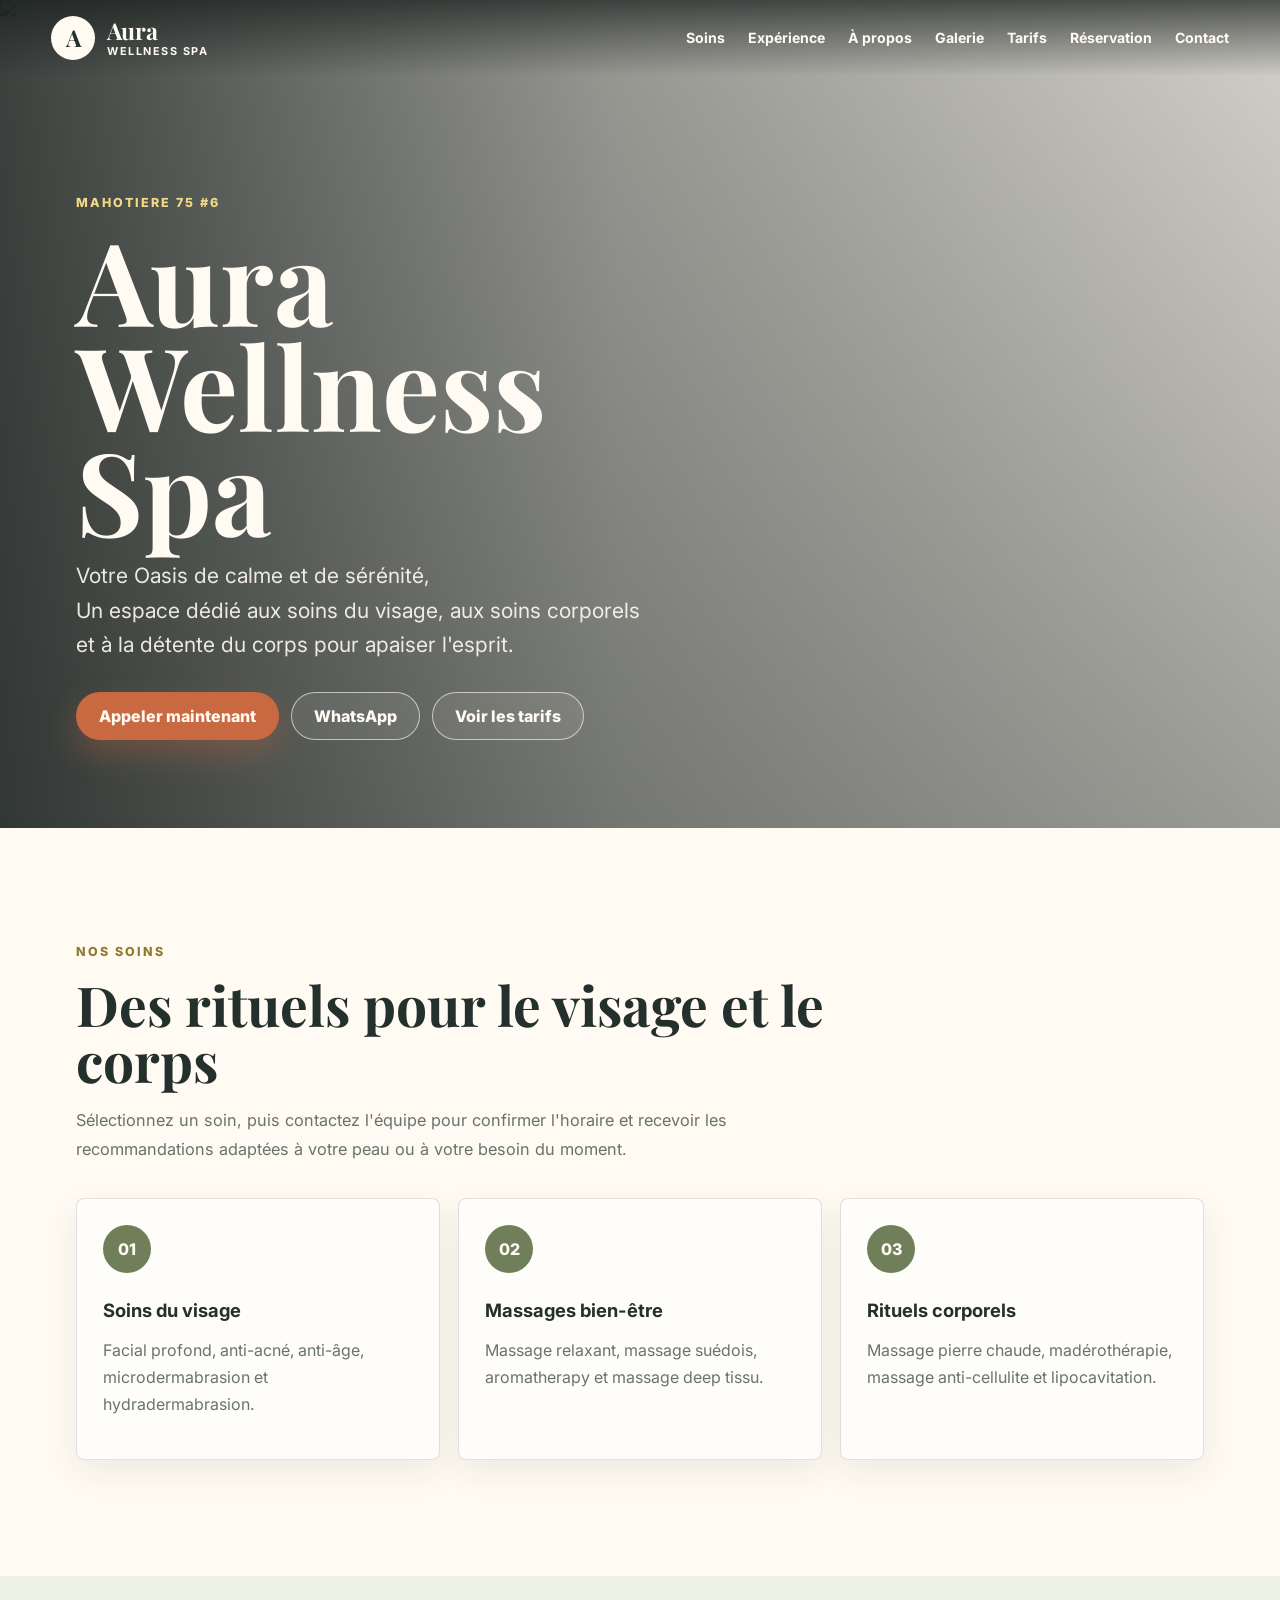
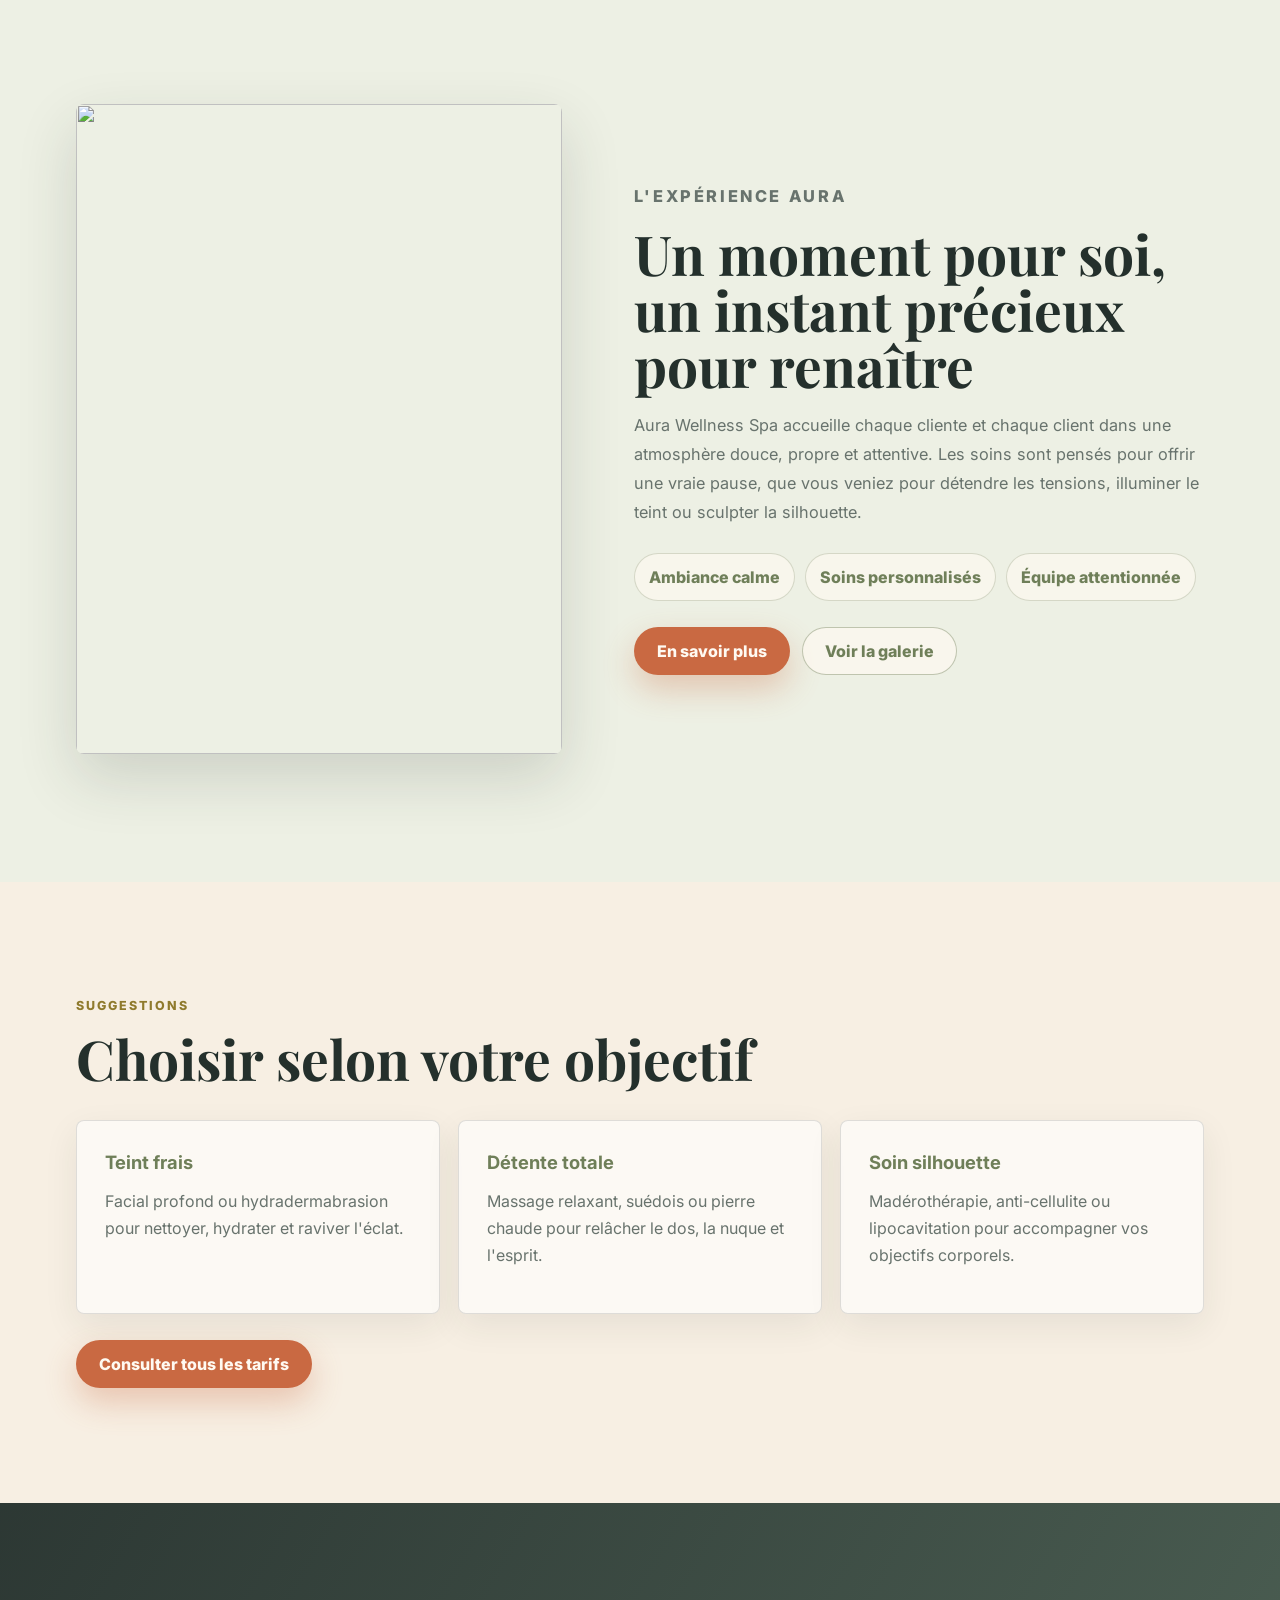
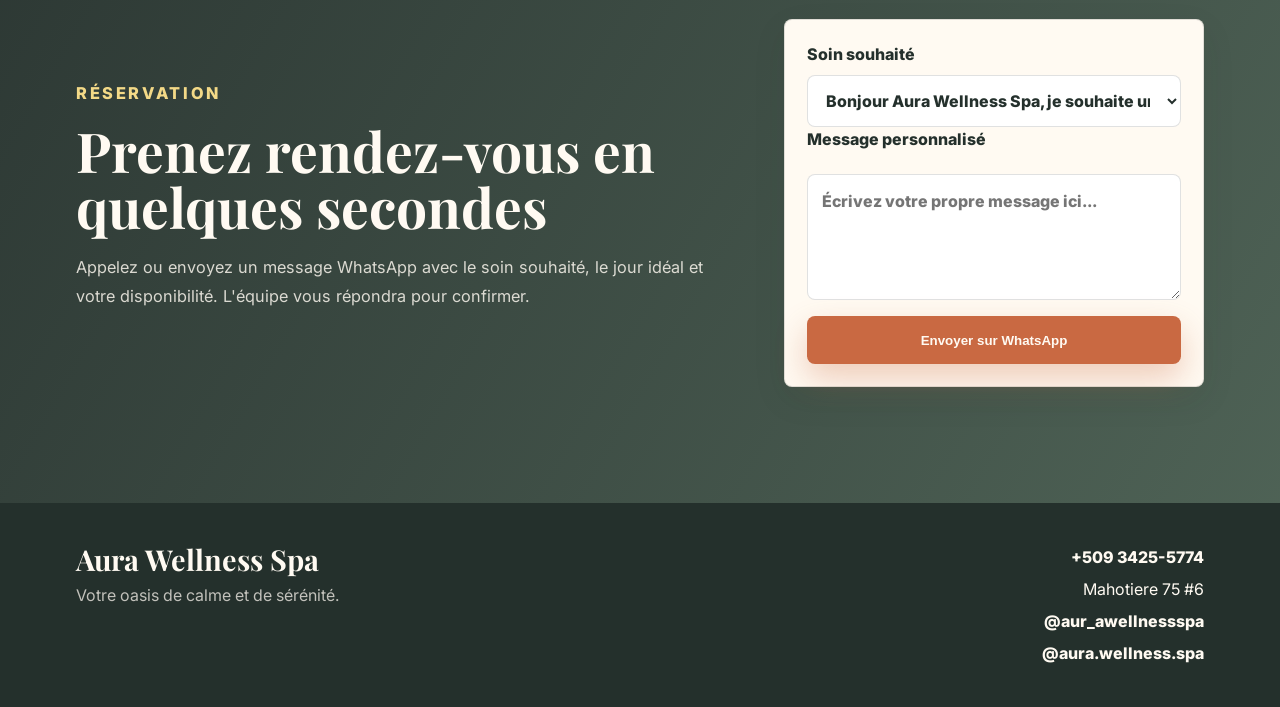
==== index.html @ 9b4d597d "Add files via upload" ====
<!doctype html>
<html lang="fr">
  <head>
    <meta charset="utf-8" />
    <meta name="viewport" content="width=device-width, initial-scale=1" />
    <meta
      name="description"
      content="Aura Wellness Spa à Mahotiere 75 #6 : soins du visage, massages relaxants, pierre chaude, madérothérapie et lipocavitation."
    />
    <title>Aura Wellness Spa | Votre oasis de calme</title>
    <link rel="preconnect" href="https://fonts.googleapis.com" />
    <link rel="preconnect" href="https://fonts.gstatic.com" crossorigin />
    <link
      href="https://fonts.googleapis.com/css2?family=Inter:wght@400;500;600;700;800&family=Playfair+Display:wght@600;700&display=swap"
      rel="stylesheet"
    />
    <link rel="icon" href="assets/favicon.svg" type="image/svg+xml" />
    <link rel="stylesheet" href="styles.css" />
  </head>
  <body>
    <header class="site-header" aria-label="Navigation principale">
      <a class="brand" href="index.html" aria-label="Aura Wellness Spa">
        <span class="brand-mark">A</span>
        <span>
          <strong>Aura</strong>
          <small>Wellness Spa</small>
        </span>
      </a>

      <button class="nav-toggle" type="button" aria-expanded="false" aria-controls="main-nav">
        <span></span>
        <span></span>
        <span></span>
        <span class="sr-only">Menu</span>
      </button>

      <nav id="main-nav" class="main-nav">
        <a href="soins.html">Soins</a>
        <a href="experience.html">Expérience</a>
        <a href="a-propos.html">&Agrave; propos</a>
        <a href="galerie.html">Galerie</a>
        <a href="tarifs.html">Tarifs</a>
        <a href="reservation.html">Réservation</a>
        <a href="contact.html">Contact</a>
      </nav>
    </header>

    <main>
      <section id="accueil" class="hero">
        <img
          class="hero-image"
          src="assets/aura-wellness-spa.jpeg"
          alt="Aura Wellness Spa, soins du visage et massages"
        />
        <div class="hero-overlay"></div>
        <div class="hero-content">
          <p class="eyebrow">Mahotiere 75 #6</p>
          <h1>Aura Wellness Spa</h1>
         <p class="hero-copy">
         Votre Oasis de calme et de sérénité,<br />
         Un espace dédié aux soins du visage, aux soins corporels<br />
  et à la détente du corps pour apaiser l'esprit.
</p>
          <div class="hero-actions" aria-label="Actions principales">
            <a class="button primary" href="tel:+50934255774">Appeler maintenant</a>
            <a
              class="button secondary"
              href="https://wa.me/50934255774?text=Bonjour%20Aura%20Wellness%20Spa%2C%20je%20souhaite%20prendre%20rendez-vous."
              target="_blank"
              rel="noreferrer"
            >
              WhatsApp
            </a>
            <a class="button secondary" href="tarifs.html">Voir les tarifs</a>
          </div>
        </div>
      </section>

      <section id="soins" class="section services-section">
        <div class="section-heading">
          <p class="eyebrow">Nos soins</p>
          <h2>Des rituels pour le visage et le corps</h2>
          <p>
            Sélectionnez un soin, puis contactez l'équipe pour confirmer l'horaire et recevoir les
            recommandations adaptées à votre peau ou à votre besoin du moment.
          </p>
        </div>

        <div class="services-grid">
          <article class="service-card">
            <span class="service-icon">01</span>
            <h3>Soins du visage</h3>
            <p>Facial profond, anti-acné, anti-âge, microdermabrasion et hydradermabrasion.</p>
          </article>
          <article class="service-card">
            <span class="service-icon">02</span>
            <h3>Massages bien-être</h3>
            <p>Massage relaxant, massage suédois, aromatherapy et massage deep tissu.</p>
          </article>
          <article class="service-card">
            <span class="service-icon">03</span>
            <h3>Rituels corporels</h3>
            <p>Massage pierre chaude, madérothérapie, massage anti-cellulite et lipocavitation.</p>
          </article>
        </div>
      </section>

      <section id="experience" class="split-section">
        <div class="split-media" aria-hidden="true">
          <img src="assets/aura-wellness-spa.jpeg" alt="" />
        </div>
        <div class="split-content">
          <p class="eyebrow">L'expérience Aura</p>
          <h2>Un moment pour soi, un instant précieux pour renaître</h2>
          <p>
            Aura Wellness Spa accueille chaque cliente et chaque client dans une atmosphère douce,
            propre et attentive. Les soins sont pensés pour offrir une vraie pause, que vous veniez
            pour détendre les tensions, illuminer le teint ou sculpter la silhouette.
          </p>
          <div class="feature-list">
            <span>Ambiance calme</span>
            <span>Soins personnalisés</span>
            <span>Équipe attentionnée</span>
          </div>
          <div class="route-cta">
            <a class="button primary" href="a-propos.html">En savoir plus</a>
            <a class="button secondary" href="galerie.html">Voir la galerie</a>
          </div>
        </div>
      </section>

      <section class="section offers-section">
        <div class="section-heading">
          <p class="eyebrow">Suggestions</p>
          <h2>Choisir selon votre objectif</h2>
        </div>
        <div class="offers-grid">
          <article>
            <h3>Teint frais</h3>
            <p>Facial profond ou hydradermabrasion pour nettoyer, hydrater et raviver l'éclat.</p>
          </article>
          <article>
            <h3>Détente totale</h3>
            <p>Massage relaxant, suédois ou pierre chaude pour relâcher le dos, la nuque et l'esprit.</p>
          </article>
          <article>
            <h3>Soin silhouette</h3>
            <p>Madérothérapie, anti-cellulite ou lipocavitation pour accompagner vos objectifs corporels.</p>
          </article>
        </div>
        <div class="route-cta">
          <a class="button primary" href="tarifs.html">Consulter tous les tarifs</a>
        </div>
      </section>

      <section id="reservation" class="booking-section">
        <div class="booking-copy">
          <p class="eyebrow">Réservation</p>
          <h2>Prenez rendez-vous en quelques secondes</h2>
          <p>
            Appelez ou envoyez un message WhatsApp avec le soin souhaité, le jour idéal et votre
            disponibilité. L'équipe vous répondra pour confirmer.
          </p>
        </div>
        <form class="booking-form" action="https://wa.me/50934255774" method="get" target="_blank">
          <label>
            Soin souhaité
            <select name="text" aria-label="Soin souhaité">
              <option>Bonjour Aura Wellness Spa, je souhaite un facial profond.</option>
              <option>Bonjour Aura Wellness Spa, je souhaite un facial anti-acné.</option>
              <option>Bonjour Aura Wellness Spa, je souhaite un facial anti-âge.</option>
              <option>Bonjour Aura Wellness Spa, je souhaite une microdermabrasion.</option>
              <option>Bonjour Aura Wellness Spa, je souhaite une hydradermabrasion.</option>
              <option>Bonjour Aura Wellness Spa, je souhaite un massage relaxant.</option>
              <option>Bonjour Aura Wellness Spa, je souhaite un massage suédois.</option>
              <option>Bonjour Aura Wellness Spa, je souhaite un massage pierre chaude.</option>
              <option>Bonjour Aura Wellness Spa, je souhaite un massage deep tissu.</option>
              <option>Bonjour Aura Wellness Spa, je souhaite un soin aromatherapy.</option>
              <option>Bonjour Aura Wellness Spa, je souhaite une madérothérapie.</option>
              <option>Bonjour Aura Wellness Spa, je souhaite un massage anti-cellulite.</option>
              <option>Bonjour Aura Wellness Spa, je souhaite une lipocavitation.</option>
            </select>
          </label>
          <label>
            Message personnalisé
            <textarea
              name="custom_message"
              rows="4"
              placeholder="Écrivez votre propre message ici..."
              aria-label="Message personnalisé"
            ></textarea>
          </label>
          <button class="button primary full" type="submit">Envoyer sur WhatsApp</button>
        </form>
      </section>
    </main>

    <footer id="contact" class="site-footer">
      <div>
        <h2>Aura Wellness Spa</h2>
        <p>Votre oasis de calme et de sérénité.</p>
      </div>
      <address>
        <a href="tel:+50934255774">+509 3425-5774</a>
        <span>Mahotiere 75 #6</span>
        <a href="https://www.instagram.com/aur_awellnessspa" target="_blank" rel="noreferrer">
          @aur_awellnessspa
        </a>
        <a href="https://www.tiktok.com/@aura.wellness.spa" target="_blank" rel="noreferrer">
          @aura.wellness.spa
        </a>
      </address>
    </footer>

    <script src="script.js"></script>
  </body>
</html>
---- styles.css ----
:root {
  --ivory: #fffaf2;
  --paper: #f7efe3;
  --sage: #6f7f59;
  --olive: #8f7a2d;
  --copper: #c96942;
  --ink: #24302c;
  --muted: #68736d;
  --line: rgba(36, 48, 44, 0.14);
  --shadow: 0 24px 60px rgba(36, 48, 44, 0.16);
}

* {
  box-sizing: border-box;
}

html {
  scroll-behavior: smooth;
  overflow-x: hidden;
}

body {
  margin: 0;
  overflow-x: hidden;
  color: var(--ink);
  background: var(--ivory);
  font-family: Inter, system-ui, -apple-system, BlinkMacSystemFont, "Segoe UI", sans-serif;
  line-height: 1.5;
}

img {
  display: block;
  max-width: 100%;
}

a {
  color: inherit;
  text-decoration: none;
}

.sr-only {
  position: absolute;
  width: 1px;
  height: 1px;
  padding: 0;
  margin: -1px;
  overflow: hidden;
  clip: rect(0, 0, 0, 0);
  white-space: nowrap;
  border: 0;
}

.site-header {
  position: fixed;
  inset: 0 0 auto;
  z-index: 10;
  display: flex;
  align-items: center;
  justify-content: space-between;
  min-height: 76px;
  padding: 14px clamp(18px, 4vw, 54px);
  color: var(--ivory);
  background: linear-gradient(180deg, rgba(25, 31, 29, 0.72), rgba(25, 31, 29, 0));
}

.brand {
  display: inline-flex;
  align-items: center;
  gap: 12px;
  min-width: 0;
}

.brand > span:last-child {
  display: grid;
  min-width: 0;
}

.brand-mark {
  display: grid;
  place-items: center;
  width: 44px;
  height: 44px;
  border: 1px solid rgba(255, 250, 242, 0.55);
  border-radius: 50%;
  color: var(--ink);
  background: var(--ivory);
  font-family: "Playfair Display", serif;
  font-size: 1.45rem;
  font-weight: 700;
}

.brand strong,
.brand small {
  display: block;
  line-height: 1;
}

.brand strong {
  font-family: "Playfair Display", serif;
  font-size: 1.45rem;
}

.brand small {
  margin-top: 4px;
  font-size: 0.68rem;
  font-weight: 700;
  letter-spacing: 0.14em;
  text-transform: uppercase;
}

.main-nav {
  display: flex;
  align-items: center;
  gap: clamp(12px, 1.8vw, 26px);
  font-size: 0.88rem;
  font-weight: 700;
}

.main-nav a {
  padding: 10px 0;
}

.main-nav a[aria-current="page"] {
  color: #f3d987;
}

.nav-toggle {
  display: none;
  width: 42px;
  height: 42px;
  padding: 9px;
  border: 1px solid rgba(255, 250, 242, 0.45);
  border-radius: 50%;
  background: rgba(255, 250, 242, 0.12);
}

.nav-toggle span:not(.sr-only) {
  display: block;
  width: 100%;
  height: 2px;
  margin: 4px 0;
  background: var(--ivory);
}

.hero {
  position: relative;
  display: grid;
  align-items: end;
  min-height: 92vh;
  padding: 138px clamp(20px, 6vw, 76px) 88px;
  overflow: hidden;
  color: var(--ivory);
}

.hero-image,
.hero-overlay {
  position: absolute;
  inset: 0;
  width: 100%;
  height: 100%;
}

.hero-image {
  object-fit: cover;
  object-position: center;
}

.hero-overlay {
  background:
    linear-gradient(90deg, rgba(24, 31, 29, 0.82), rgba(24, 31, 29, 0.36) 48%, rgba(24, 31, 29, 0.08)),
    linear-gradient(180deg, rgba(24, 31, 29, 0.12), rgba(24, 31, 29, 0.38));
}

.hero-content {
  position: relative;
  width: min(100%, 720px);
  max-width: 720px;
}

.eyebrow {
  margin: 0 0 14px;
  color: var(--olive);
  font-size: 0.78rem;
  font-weight: 800;
  letter-spacing: 0.16em;
  text-transform: uppercase;
}

.hero .eyebrow {
  color: #f3d987;
}

h1,
h2,
h3,
p {
  margin-top: 0;
}

h1,
h2 {
  font-family: "Playfair Display", Georgia, serif;
}

h1 {
  max-width: 9ch;
  margin-bottom: 18px;
  font-size: clamp(3.7rem, 9vw, 7.9rem);
  line-height: 0.91;
}

h2 {
  margin-bottom: 18px;
  font-size: clamp(2.1rem, 4.3vw, 4.25rem);
  line-height: 1.02;
}

h3 {
  margin-bottom: 12px;
  font-size: 1.15rem;
}

.hero-copy {
  max-width: 620px;
  color: rgba(255, 250, 242, 0.9);
  font-size: clamp(1.02rem, 2vw, 1.32rem);
  line-height: 1.62;
}

.hero-actions {
  display: flex;
  flex-wrap: wrap;
  gap: 12px;
  margin-top: 30px;
}

.button {
  display: inline-flex;
  align-items: center;
  justify-content: center;
  min-height: 48px;
  padding: 0 22px;
  border: 1px solid transparent;
  border-radius: 999px;
  font-weight: 800;
  transition:
    transform 180ms ease,
    box-shadow 180ms ease,
    background 180ms ease;
}

.button:hover {
  transform: translateY(-2px);
}

.button.primary {
  color: var(--ivory);
  background: var(--copper);
  box-shadow: 0 14px 32px rgba(201, 105, 66, 0.32);
}

.button.secondary {
  color: var(--ivory);
  border-color: rgba(255, 250, 242, 0.62);
  background: rgba(255, 250, 242, 0.08);
}

.button.full {
  width: 100%;
}

.section,
.split-section,
.booking-section,
.site-footer {
  padding-inline: clamp(20px, 6vw, 76px);
}

.section {
  padding-block: clamp(70px, 9vw, 118px);
}

.section-heading {
  width: min(100%, 760px);
  max-width: 760px;
  margin-bottom: 34px;
}

.section-heading p:not(.eyebrow),
.split-content p,
.booking-copy p {
  color: var(--muted);
  font-size: 1.02rem;
  line-height: 1.78;
}

.services-section {
  background: var(--ivory);
}

.services-grid,
.offers-grid {
  display: grid;
  grid-template-columns: repeat(3, minmax(0, 1fr));
  gap: 18px;
}

.service-card,
.offers-grid article,
.booking-form {
  min-width: 0;
  border: 1px solid var(--line);
  border-radius: 8px;
  background: rgba(255, 255, 255, 0.62);
  box-shadow: 0 12px 34px rgba(36, 48, 44, 0.08);
}

.service-card {
  min-height: 228px;
  padding: 26px;
}

.service-icon {
  display: inline-flex;
  align-items: center;
  justify-content: center;
  width: 48px;
  height: 48px;
  margin-bottom: 24px;
  border-radius: 50%;
  color: var(--ivory);
  background: var(--sage);
  font-weight: 800;
}

.service-card p,
.offers-grid p {
  color: var(--muted);
  line-height: 1.68;
}

.split-section {
  display: grid;
  grid-template-columns: minmax(0, 0.92fr) minmax(0, 1.08fr);
  align-items: center;
  gap: clamp(30px, 6vw, 72px);
  padding-block: clamp(74px, 10vw, 128px);
  background: #edf0e4;
}

.split-media {
  height: min(650px, 72vw);
  min-height: 390px;
  overflow: hidden;
  border-radius: 8px;
  box-shadow: var(--shadow);
}

.split-media img {
  width: 100%;
  height: 100%;
  object-fit: cover;
  object-position: 50% 62%;
}

.feature-list {
  display: flex;
  flex-wrap: wrap;
  gap: 10px;
  margin-top: 26px;
}

.feature-list span {
  padding: 11px 14px;
  border: 1px solid rgba(111, 127, 89, 0.26);
  border-radius: 999px;
  color: var(--sage);
  background: rgba(255, 250, 242, 0.6);
  font-weight: 800;
}

.offers-section {
  background: var(--paper);
}

.offers-grid article {
  padding: 28px;
}

.offers-grid h3 {
  color: var(--sage);
}

.booking-section {
  display: grid;
  grid-template-columns: minmax(0, 1fr) minmax(300px, 420px);
  gap: clamp(28px, 6vw, 70px);
  align-items: center;
  padding-block: clamp(70px, 10vw, 116px);
  color: var(--ivory);
  background:
    linear-gradient(120deg, rgba(36, 48, 44, 0.96), rgba(63, 85, 72, 0.92)),
    url("assets/aura-wellness-spa.jpeg") center/cover;
}

.booking-section .eyebrow {
  color: #f3d987;
}

.booking-section h2 {
  max-width: 720px;
}

.booking-copy p {
  max-width: 680px;
  color: rgba(255, 250, 242, 0.82);
}

.booking-form {
  padding: 22px;
  background: var(--ivory);
}

.booking-form label {
  display: grid;
  gap: 9px;
  color: var(--ink);
  font-weight: 800;
}

.booking-form select,
.booking-form textarea {
  width: 100%;
  border: 1px solid var(--line);
  border-radius: 8px;
  color: var(--ink);
  background: white;
  font: inherit;
}

.booking-form select {
  min-height: 52px;
  padding: 0 14px;
}

.booking-form textarea {
  min-height: 112px;
  margin-top: 14px;
  padding: 14px;
  resize: vertical;
  line-height: 1.5;
}

.booking-form .button {
  margin-top: 16px;
  border-radius: 8px;
}

.site-footer {
  display: flex;
  justify-content: space-between;
  gap: 28px;
  padding-block: 42px;
  color: var(--ivory);
  background: var(--ink);
}

.site-footer h2 {
  margin-bottom: 8px;
  font-size: 1.8rem;
}

.site-footer p {
  margin-bottom: 0;
  color: rgba(255, 250, 242, 0.72);
}

.site-footer address {
  display: grid;
  gap: 8px;
  font-style: normal;
  text-align: right;
}

.site-footer a {
  font-weight: 800;
}

.page-hero {
  display: grid;
  align-items: end;
  min-height: 46vh;
  padding: 136px clamp(20px, 6vw, 76px) 58px;
  color: var(--ivory);
  background:
    linear-gradient(90deg, rgba(24, 31, 29, 0.88), rgba(24, 31, 29, 0.46)),
    url("assets/aura-wellness-spa.jpeg") center/cover;
}

.page-hero h1 {
  max-width: 12ch;
  margin-bottom: 14px;
  font-size: clamp(3rem, 7vw, 6.4rem);
}

.page-hero p:not(.eyebrow) {
  max-width: 700px;
  color: rgba(255, 250, 242, 0.86);
  font-size: clamp(1rem, 1.8vw, 1.24rem);
  line-height: 1.7;
}

.route-section {
  padding: clamp(70px, 9vw, 112px) clamp(20px, 6vw, 76px);
}

.route-grid,
.contact-grid {
  display: grid;
  grid-template-columns: repeat(2, minmax(0, 1fr));
  gap: 18px;
}

.detail-card,
.contact-card {
  border: 1px solid var(--line);
  border-radius: 8px;
  background: rgba(255, 255, 255, 0.68);
  box-shadow: 0 12px 34px rgba(36, 48, 44, 0.08);
}

.detail-card {
  padding: 28px;
}

.detail-card h2,
.contact-card h2 {
  font-size: clamp(1.8rem, 3vw, 2.8rem);
}

.detail-card p,
.contact-card p {
  color: var(--muted);
  line-height: 1.72;
}

.detail-card ul {
  display: grid;
  gap: 10px;
  padding: 0;
  margin: 18px 0 0;
  list-style: none;
}

.detail-card li {
  padding-left: 18px;
  border-left: 3px solid var(--copper);
  color: var(--muted);
  line-height: 1.55;
}

.contact-card {
  padding: 28px;
}

.contact-card address {
  display: grid;
  gap: 12px;
  margin-top: 18px;
  font-style: normal;
}

.contact-card a,
.contact-card span {
  display: block;
  padding: 14px 16px;
  border: 1px solid var(--line);
  border-radius: 8px;
  background: var(--ivory);
  font-weight: 800;
  overflow-wrap: anywhere;
}

.info-list {
  display: grid;
  gap: 10px;
  margin-top: 18px;
}

.gallery-grid {
  display: grid;
  grid-template-columns: minmax(0, 1.1fr) minmax(280px, 0.9fr);
  gap: 18px;
}

.gallery-page {
  display: grid;
  gap: 28px;
}

.compact-heading {
  margin-top: 32px;
  margin-bottom: 0;
}

.space-gallery,
.video-grid {
  display: grid;
  grid-template-columns: repeat(4, minmax(0, 1fr));
  gap: 18px;
}

.video-grid {
  grid-template-columns: repeat(2, minmax(0, 1fr));
}

.gallery-item,
.gallery-note,
.media-placeholder,
.video-placeholder {
  margin: 0;
  overflow: hidden;
  border: 1px solid var(--line);
  border-radius: 8px;
  background: rgba(255, 255, 255, 0.7);
  box-shadow: 0 12px 34px rgba(36, 48, 44, 0.08);
}

.gallery-item.large {
  grid-row: span 2;
}

.gallery-item img {
  width: 100%;
  height: 100%;
  min-height: 360px;
  object-fit: cover;
}

.gallery-item:not(.large) img {
  max-height: 620px;
  object-fit: contain;
  background: var(--paper);
}

.gallery-item figcaption,
.gallery-note {
  padding: 22px;
}

.gallery-item figcaption {
  color: var(--muted);
  line-height: 1.55;
}

.gallery-note h2 {
  font-size: clamp(1.8rem, 3vw, 2.8rem);
}

.gallery-note p {
  color: var(--muted);
  line-height: 1.72;
}

.media-placeholder,
.video-placeholder {
  display: grid;
  align-content: end;
  min-height: 280px;
  padding: 22px;
  background:
    linear-gradient(160deg, rgba(111, 127, 89, 0.16), rgba(201, 105, 66, 0.14)),
    var(--paper);
}

.media-placeholder span {
  color: var(--olive);
  font-size: 0.78rem;
  font-weight: 900;
  letter-spacing: 0.14em;
  text-transform: uppercase;
}

.media-placeholder strong,
.video-placeholder h3 {
  margin-top: 8px;
  color: var(--ink);
  font-family: "Playfair Display", Georgia, serif;
  font-size: 1.55rem;
  line-height: 1.05;
}

.video-placeholder {
  align-content: center;
  min-height: 260px;
  text-align: center;
}

.video-placeholder p {
  margin-bottom: 0;
  color: var(--muted);
  line-height: 1.6;
}

.play-mark {
  position: relative;
  width: 68px;
  height: 68px;
  margin: 0 auto 18px;
  border-radius: 50%;
  background: var(--copper);
  box-shadow: 0 16px 32px rgba(201, 105, 66, 0.24);
}

.play-mark::after {
  position: absolute;
  top: 50%;
  left: 52%;
  width: 0;
  height: 0;
  border-top: 13px solid transparent;
  border-bottom: 13px solid transparent;
  border-left: 18px solid var(--ivory);
  content: "";
  transform: translate(-40%, -50%);
}

.route-cta {
  display: flex;
  flex-wrap: wrap;
  gap: 12px;
  margin-top: 26px;
}

.price-board {
  display: grid;
  gap: 18px;
}

.price-group {
  min-width: 0;
  padding: 28px;
  border: 1px solid var(--line);
  border-radius: 8px;
  background: rgba(255, 255, 255, 0.7);
  box-shadow: 0 12px 34px rgba(36, 48, 44, 0.08);
}

.price-group h2 {
  margin-bottom: 18px;
  color: var(--sage);
  font-size: clamp(1.6rem, 3vw, 2.5rem);
}

.price-list {
  display: grid;
  gap: 12px;
  margin: 0;
}

.price-row {
  display: grid;
  grid-template-columns: minmax(0, 1fr) auto;
  gap: 16px;
  align-items: baseline;
  padding-bottom: 12px;
  border-bottom: 1px dotted rgba(36, 48, 44, 0.34);
}

.price-row:last-child {
  padding-bottom: 0;
  border-bottom: 0;
}

.price-row dt {
  color: var(--muted);
  font-size: clamp(1rem, 2vw, 1.18rem);
}

.price-row dd {
  margin: 0;
  color: var(--olive);
  font-size: clamp(1.05rem, 2.2vw, 1.32rem);
  font-weight: 900;
  white-space: nowrap;
}

.split-section .button.secondary,
.detail-card .button.secondary,
.contact-card .button.secondary,
.route-section .button.secondary {
  color: var(--sage);
  border-color: rgba(111, 127, 89, 0.42);
  background: rgba(255, 250, 242, 0.68);
}

.split-section .button.secondary:hover,
.detail-card .button.secondary:hover,
.contact-card .button.secondary:hover,
.route-section .button.secondary:hover {
  color: var(--ivory);
  border-color: var(--sage);
  background: var(--sage);
}

@media (max-width: 1040px) {
  .site-header {
    min-height: 68px;
  }

  .nav-toggle {
    display: block;
  }

  .main-nav {
    position: fixed;
    top: 68px;
    right: 16px;
    display: grid;
    width: min(280px, calc(100vw - 32px));
    max-height: calc(100svh - 84px);
    overflow-y: auto;
    padding: 14px;
    border: 1px solid rgba(255, 250, 242, 0.22);
    border-radius: 8px;
    background: rgba(36, 48, 44, 0.96);
    box-shadow: var(--shadow);
    transform: translateY(-12px);
    opacity: 0;
    pointer-events: none;
    transition:
      opacity 180ms ease,
      transform 180ms ease;
  }

  .site-header:focus-within .main-nav,
  .main-nav.is-open {
    transform: translateY(0);
    opacity: 1;
    pointer-events: auto;
  }

  .main-nav a {
    padding: 12px 4px;
  }

  .hero {
    min-height: 88vh;
    padding-top: 116px;
    padding-bottom: 54px;
  }

  .hero-overlay {
    background:
      linear-gradient(180deg, rgba(24, 31, 29, 0.52), rgba(24, 31, 29, 0.86)),
      linear-gradient(90deg, rgba(24, 31, 29, 0.6), rgba(24, 31, 29, 0.22));
  }

  .services-grid,
  .offers-grid,
  .split-section,
  .booking-section,
  .route-grid,
  .contact-grid,
  .gallery-grid,
  .space-gallery,
  .video-grid,
  .price-row {
    grid-template-columns: 1fr;
  }

  .gallery-item.large {
    grid-row: auto;
  }

  .price-row {
    gap: 4px;
  }

  .split-media {
    height: 420px;
    min-height: 320px;
  }

  .site-footer {
    display: grid;
  }

  .site-footer address {
    text-align: left;
  }
}

@media (max-width: 540px) {
  .site-header {
    min-height: 64px;
    padding: 10px 16px;
    background: linear-gradient(180deg, rgba(25, 31, 29, 0.86), rgba(25, 31, 29, 0.38));
    backdrop-filter: blur(10px);
  }

  .brand {
    gap: 9px;
  }

  .brand-mark {
    width: 38px;
    height: 38px;
    font-size: 1.2rem;
  }

  .brand small {
    font-size: 0.58rem;
    letter-spacing: 0.1em;
  }

  .brand strong {
    font-size: 1.22rem;
  }

  .nav-toggle {
    width: 40px;
    height: 40px;
    flex: 0 0 auto;
  }

  .main-nav {
    top: 64px;
    right: 12px;
    width: calc(100vw - 24px);
  }

  .hero {
    min-height: 100svh;
    padding: 104px 18px 42px;
  }

  .hero-overlay {
    background:
      linear-gradient(180deg, rgba(24, 31, 29, 0.42), rgba(24, 31, 29, 0.9)),
      linear-gradient(90deg, rgba(24, 31, 29, 0.7), rgba(24, 31, 29, 0.18));
  }

  h1 {
    max-width: 10ch;
    font-size: clamp(2.85rem, 15vw, 3.45rem);
    line-height: 0.96;
  }

  h2 {
    font-size: clamp(1.9rem, 10vw, 2.5rem);
    line-height: 1.08;
  }

  h3 {
    font-size: 1.05rem;
  }

  .hero-copy,
  .page-hero p:not(.eyebrow),
  .section-heading p:not(.eyebrow),
  .split-content p,
  .booking-copy p {
    font-size: 1rem;
    line-height: 1.64;
  }

  .hero-actions,
  .route-cta {
    width: 100%;
  }

  .button {
    width: 100%;
    min-height: 46px;
    padding-inline: 16px;
    text-align: center;
  }

  .section,
  .route-section {
    padding: 54px 18px;
  }

  .section-heading {
    margin-bottom: 24px;
  }

  .services-grid,
  .offers-grid,
  .route-grid,
  .contact-grid,
  .gallery-grid,
  .space-gallery,
  .video-grid,
  .price-board {
    gap: 14px;
  }

  .service-card {
    min-height: auto;
    padding: 22px;
  }

  .service-icon {
    width: 42px;
    height: 42px;
    margin-bottom: 18px;
  }

  .split-section,
  .booking-section {
    padding: 58px 18px;
  }

  .split-media {
    height: auto;
    min-height: 0;
    aspect-ratio: 4 / 3;
  }

  .feature-list span {
    width: 100%;
    text-align: center;
  }

  .booking-form,
  .detail-card,
  .contact-card,
  .offers-grid article,
  .price-group {
    padding: 22px;
  }

  .booking-form select,
  .booking-form textarea {
    font-size: 1rem;
  }

  .site-footer {
    gap: 20px;
    padding: 34px 18px;
  }

  .site-footer h2 {
    font-size: 1.55rem;
  }

  .page-hero {
    min-height: 42vh;
    padding: 104px 18px 42px;
  }

  .page-hero h1 {
    max-width: 11ch;
    font-size: clamp(2.65rem, 13vw, 3.25rem);
  }

  .gallery-item img {
    min-height: 240px;
  }

  .gallery-item:not(.large) img {
    max-height: none;
  }

  .gallery-item figcaption,
  .gallery-note,
  .media-placeholder,
  .video-placeholder {
    padding: 18px;
  }

  .media-placeholder,
  .video-placeholder {
    min-height: 220px;
  }

  .price-row {
    gap: 6px;
  }

  .price-row dd {
    justify-self: start;
    white-space: normal;
  }
}
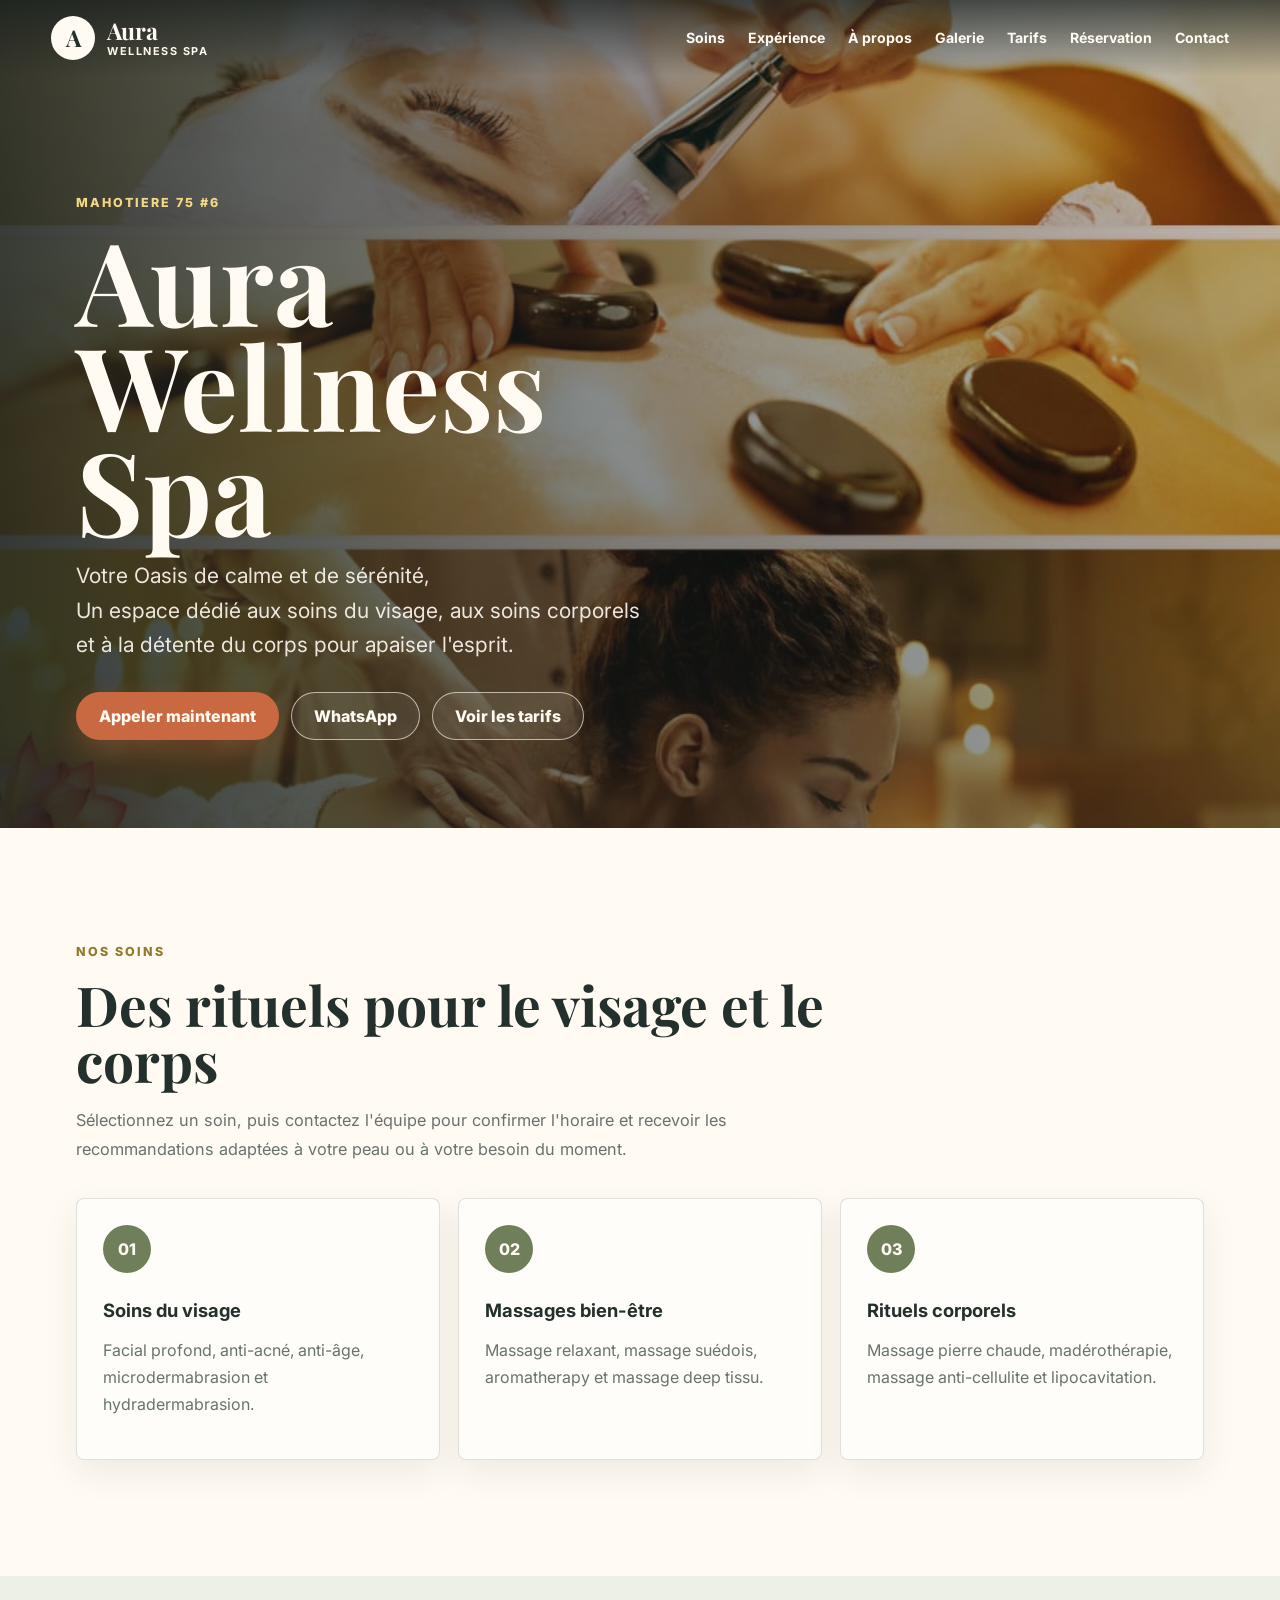
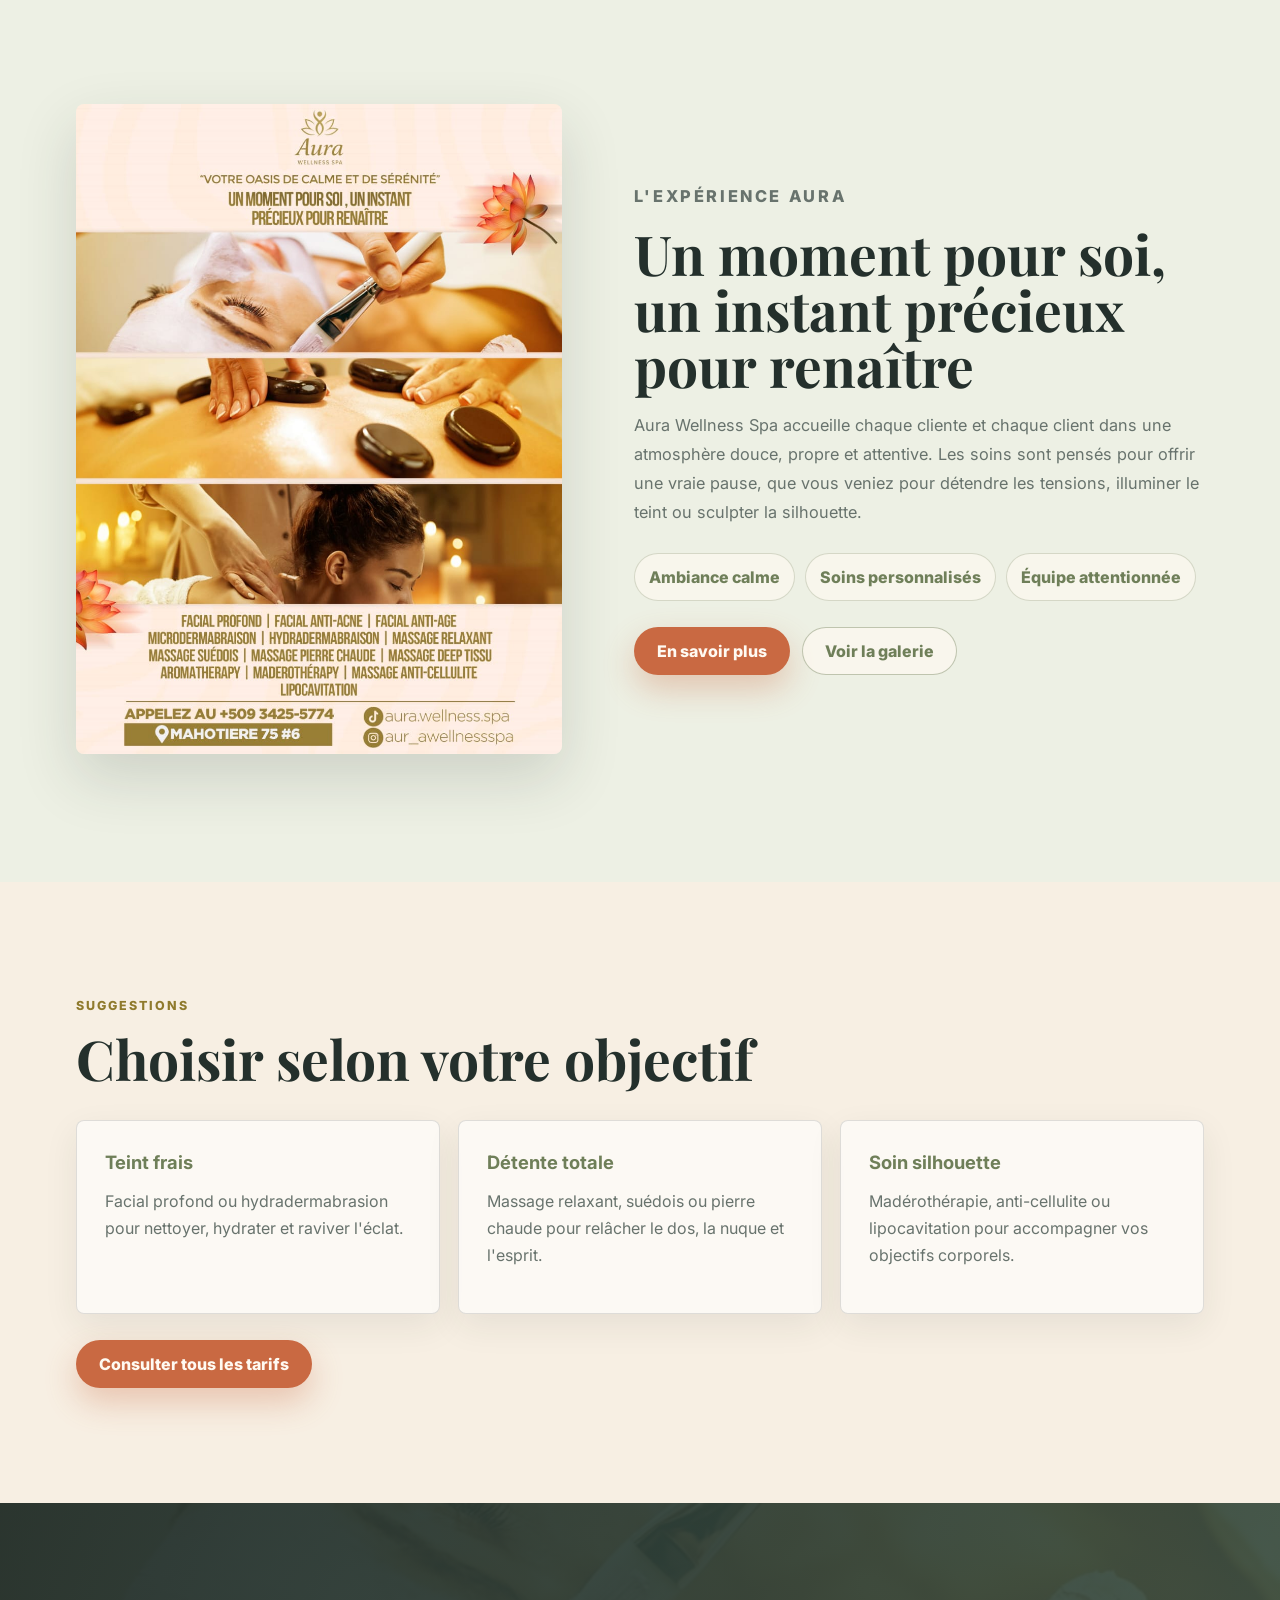
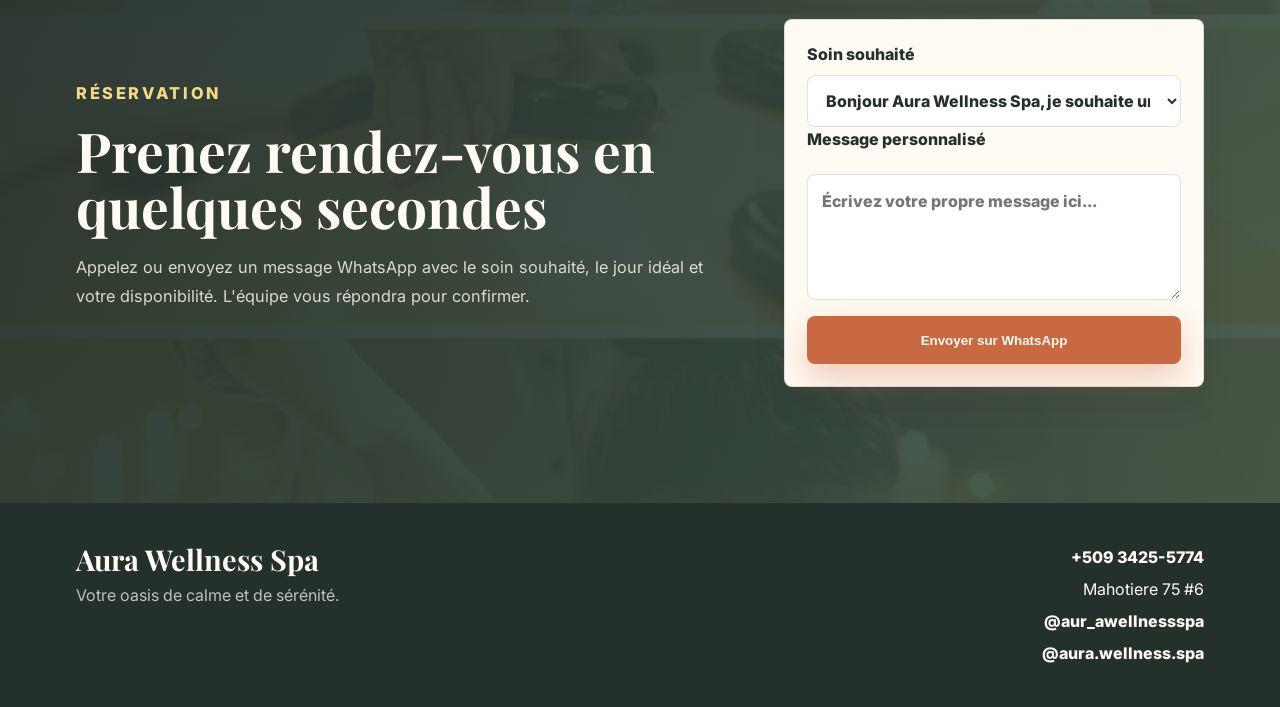
==== commit b1b28a6f: "Add files via upload" ====
--- a/index.html
+++ b/index.html
@@ -1,217 +1,217 @@
-<!doctype html>
-<html lang="fr">
-  <head>
-    <meta charset="utf-8" />
-    <meta name="viewport" content="width=device-width, initial-scale=1" />
-    <meta
-      name="description"
-      content="Aura Wellness Spa à Mahotiere 75 #6 : soins du visage, massages relaxants, pierre chaude, madérothérapie et lipocavitation."
-    />
-    <title>Aura Wellness Spa | Votre oasis de calme</title>
-    <link rel="preconnect" href="https://fonts.googleapis.com" />
-    <link rel="preconnect" href="https://fonts.gstatic.com" crossorigin />
-    <link
-      href="https://fonts.googleapis.com/css2?family=Inter:wght@400;500;600;700;800&family=Playfair+Display:wght@600;700&display=swap"
-      rel="stylesheet"
-    />
-    <link rel="icon" href="assets/favicon.svg" type="image/svg+xml" />
-    <link rel="stylesheet" href="styles.css" />
-  </head>
-  <body>
-    <header class="site-header" aria-label="Navigation principale">
-      <a class="brand" href="index.html" aria-label="Aura Wellness Spa">
-        <span class="brand-mark">A</span>
-        <span>
-          <strong>Aura</strong>
-          <small>Wellness Spa</small>
-        </span>
-      </a>
-
-      <button class="nav-toggle" type="button" aria-expanded="false" aria-controls="main-nav">
-        <span></span>
-        <span></span>
-        <span></span>
-        <span class="sr-only">Menu</span>
-      </button>
-
-      <nav id="main-nav" class="main-nav">
-        <a href="soins.html">Soins</a>
-        <a href="experience.html">Expérience</a>
-        <a href="a-propos.html">&Agrave; propos</a>
-        <a href="galerie.html">Galerie</a>
-        <a href="tarifs.html">Tarifs</a>
-        <a href="reservation.html">Réservation</a>
-        <a href="contact.html">Contact</a>
-      </nav>
-    </header>
-
-    <main>
-      <section id="accueil" class="hero">
-        <img
-          class="hero-image"
-          src="assets/aura-wellness-spa.jpeg"
-          alt="Aura Wellness Spa, soins du visage et massages"
-        />
-        <div class="hero-overlay"></div>
-        <div class="hero-content">
-          <p class="eyebrow">Mahotiere 75 #6</p>
-          <h1>Aura Wellness Spa</h1>
-         <p class="hero-copy">
-         Votre Oasis de calme et de sérénité,<br />
-         Un espace dédié aux soins du visage, aux soins corporels<br />
-  et à la détente du corps pour apaiser l'esprit.
-</p>
-          <div class="hero-actions" aria-label="Actions principales">
-            <a class="button primary" href="tel:+50934255774">Appeler maintenant</a>
-            <a
-              class="button secondary"
-              href="https://wa.me/50934255774?text=Bonjour%20Aura%20Wellness%20Spa%2C%20je%20souhaite%20prendre%20rendez-vous."
-              target="_blank"
-              rel="noreferrer"
-            >
-              WhatsApp
-            </a>
-            <a class="button secondary" href="tarifs.html">Voir les tarifs</a>
-          </div>
-        </div>
-      </section>
-
-      <section id="soins" class="section services-section">
-        <div class="section-heading">
-          <p class="eyebrow">Nos soins</p>
-          <h2>Des rituels pour le visage et le corps</h2>
-          <p>
-            Sélectionnez un soin, puis contactez l'équipe pour confirmer l'horaire et recevoir les
-            recommandations adaptées à votre peau ou à votre besoin du moment.
-          </p>
-        </div>
-
-        <div class="services-grid">
-          <article class="service-card">
-            <span class="service-icon">01</span>
-            <h3>Soins du visage</h3>
-            <p>Facial profond, anti-acné, anti-âge, microdermabrasion et hydradermabrasion.</p>
-          </article>
-          <article class="service-card">
-            <span class="service-icon">02</span>
-            <h3>Massages bien-être</h3>
-            <p>Massage relaxant, massage suédois, aromatherapy et massage deep tissu.</p>
-          </article>
-          <article class="service-card">
-            <span class="service-icon">03</span>
-            <h3>Rituels corporels</h3>
-            <p>Massage pierre chaude, madérothérapie, massage anti-cellulite et lipocavitation.</p>
-          </article>
-        </div>
-      </section>
-
-      <section id="experience" class="split-section">
-        <div class="split-media" aria-hidden="true">
-          <img src="assets/aura-wellness-spa.jpeg" alt="" />
-        </div>
-        <div class="split-content">
-          <p class="eyebrow">L'expérience Aura</p>
-          <h2>Un moment pour soi, un instant précieux pour renaître</h2>
-          <p>
-            Aura Wellness Spa accueille chaque cliente et chaque client dans une atmosphère douce,
-            propre et attentive. Les soins sont pensés pour offrir une vraie pause, que vous veniez
-            pour détendre les tensions, illuminer le teint ou sculpter la silhouette.
-          </p>
-          <div class="feature-list">
-            <span>Ambiance calme</span>
-            <span>Soins personnalisés</span>
-            <span>Équipe attentionnée</span>
-          </div>
-          <div class="route-cta">
-            <a class="button primary" href="a-propos.html">En savoir plus</a>
-            <a class="button secondary" href="galerie.html">Voir la galerie</a>
-          </div>
-        </div>
-      </section>
-
-      <section class="section offers-section">
-        <div class="section-heading">
-          <p class="eyebrow">Suggestions</p>
-          <h2>Choisir selon votre objectif</h2>
-        </div>
-        <div class="offers-grid">
-          <article>
-            <h3>Teint frais</h3>
-            <p>Facial profond ou hydradermabrasion pour nettoyer, hydrater et raviver l'éclat.</p>
-          </article>
-          <article>
-            <h3>Détente totale</h3>
-            <p>Massage relaxant, suédois ou pierre chaude pour relâcher le dos, la nuque et l'esprit.</p>
-          </article>
-          <article>
-            <h3>Soin silhouette</h3>
-            <p>Madérothérapie, anti-cellulite ou lipocavitation pour accompagner vos objectifs corporels.</p>
-          </article>
-        </div>
-        <div class="route-cta">
-          <a class="button primary" href="tarifs.html">Consulter tous les tarifs</a>
-        </div>
-      </section>
-
-      <section id="reservation" class="booking-section">
-        <div class="booking-copy">
-          <p class="eyebrow">Réservation</p>
-          <h2>Prenez rendez-vous en quelques secondes</h2>
-          <p>
-            Appelez ou envoyez un message WhatsApp avec le soin souhaité, le jour idéal et votre
-            disponibilité. L'équipe vous répondra pour confirmer.
-          </p>
-        </div>
-        <form class="booking-form" action="https://wa.me/50934255774" method="get" target="_blank">
-          <label>
-            Soin souhaité
-            <select name="text" aria-label="Soin souhaité">
-              <option>Bonjour Aura Wellness Spa, je souhaite un facial profond.</option>
-              <option>Bonjour Aura Wellness Spa, je souhaite un facial anti-acné.</option>
-              <option>Bonjour Aura Wellness Spa, je souhaite un facial anti-âge.</option>
-              <option>Bonjour Aura Wellness Spa, je souhaite une microdermabrasion.</option>
-              <option>Bonjour Aura Wellness Spa, je souhaite une hydradermabrasion.</option>
-              <option>Bonjour Aura Wellness Spa, je souhaite un massage relaxant.</option>
-              <option>Bonjour Aura Wellness Spa, je souhaite un massage suédois.</option>
-              <option>Bonjour Aura Wellness Spa, je souhaite un massage pierre chaude.</option>
-              <option>Bonjour Aura Wellness Spa, je souhaite un massage deep tissu.</option>
-              <option>Bonjour Aura Wellness Spa, je souhaite un soin aromatherapy.</option>
-              <option>Bonjour Aura Wellness Spa, je souhaite une madérothérapie.</option>
-              <option>Bonjour Aura Wellness Spa, je souhaite un massage anti-cellulite.</option>
-              <option>Bonjour Aura Wellness Spa, je souhaite une lipocavitation.</option>
-            </select>
-          </label>
-          <label>
-            Message personnalisé
-            <textarea
-              name="custom_message"
-              rows="4"
-              placeholder="Écrivez votre propre message ici..."
-              aria-label="Message personnalisé"
-            ></textarea>
-          </label>
-          <button class="button primary full" type="submit">Envoyer sur WhatsApp</button>
-        </form>
-      </section>
-    </main>
-
-    <footer id="contact" class="site-footer">
-      <div>
-        <h2>Aura Wellness Spa</h2>
-        <p>Votre oasis de calme et de sérénité.</p>
-      </div>
-      <address>
-        <a href="tel:+50934255774">+509 3425-5774</a>
-        <span>Mahotiere 75 #6</span>
-        <a href="https://www.instagram.com/aur_awellnessspa" target="_blank" rel="noreferrer">
-          @aur_awellnessspa
-        </a>
-        <a href="https://www.tiktok.com/@aura.wellness.spa" target="_blank" rel="noreferrer">
-          @aura.wellness.spa
-        </a>
-      </address>
-    </footer>
-
-    <script src="script.js"></script>
-  </body>
-</html>
+<!doctype html>
+<html lang="fr">
+  <head>
+    <meta charset="utf-8" />
+    <meta name="viewport" content="width=device-width, initial-scale=1" />
+    <meta
+      name="description"
+      content="Aura Wellness Spa à Mahotiere 75 #6 : soins du visage, massages relaxants, pierre chaude, madérothérapie et lipocavitation."
+    />
+    <title>Aura Wellness Spa | Votre oasis de calme</title>
+    <link rel="preconnect" href="https://fonts.googleapis.com" />
+    <link rel="preconnect" href="https://fonts.gstatic.com" crossorigin />
+    <link
+      href="https://fonts.googleapis.com/css2?family=Inter:wght@400;500;600;700;800&family=Playfair+Display:wght@600;700&display=swap"
+      rel="stylesheet"
+    />
+    <link rel="icon" href="assets/favicon.svg" type="image/svg+xml" />
+    <link rel="stylesheet" href="styles.css" />
+  </head>
+  <body>
+    <header class="site-header" aria-label="Navigation principale">
+      <a class="brand" href="index.html" aria-label="Aura Wellness Spa">
+        <span class="brand-mark">A</span>
+        <span>
+          <strong>Aura</strong>
+          <small>Wellness Spa</small>
+        </span>
+      </a>
+
+      <button class="nav-toggle" type="button" aria-expanded="false" aria-controls="main-nav">
+        <span></span>
+        <span></span>
+        <span></span>
+        <span class="sr-only">Menu</span>
+      </button>
+
+      <nav id="main-nav" class="main-nav">
+        <a href="soins.html">Soins</a>
+        <a href="experience.html">Expérience</a>
+        <a href="a-propos.html">&Agrave; propos</a>
+        <a href="galerie.html">Galerie</a>
+        <a href="tarifs.html">Tarifs</a>
+        <a href="reservation.html">Réservation</a>
+        <a href="contact.html">Contact</a>
+      </nav>
+    </header>
+
+    <main>
+      <section id="accueil" class="hero">
+        <img
+          class="hero-image"
+          src="assets/aura-wellness-spa.jpeg"
+          alt="Aura Wellness Spa, soins du visage et massages"
+        />
+        <div class="hero-overlay"></div>
+        <div class="hero-content">
+          <p class="eyebrow">Mahotiere 75 #6</p>
+          <h1>Aura Wellness Spa</h1>
+         <p class="hero-copy">
+         Votre Oasis de calme et de sérénité,<br />
+         Un espace dédié aux soins du visage, aux soins corporels<br />
+  et à la détente du corps pour apaiser l'esprit.
+</p>
+          <div class="hero-actions" aria-label="Actions principales">
+            <a class="button primary" href="tel:+50934255774">Appeler maintenant</a>
+            <a
+              class="button secondary"
+              href="https://wa.me/50934255774?text=Bonjour%20Aura%20Wellness%20Spa%2C%20je%20souhaite%20prendre%20rendez-vous."
+              target="_blank"
+              rel="noreferrer"
+            >
+              WhatsApp
+            </a>
+            <a class="button secondary" href="tarifs.html">Voir les tarifs</a>
+          </div>
+        </div>
+      </section>
+
+      <section id="soins" class="section services-section">
+        <div class="section-heading">
+          <p class="eyebrow">Nos soins</p>
+          <h2>Des rituels pour le visage et le corps</h2>
+          <p>
+            Sélectionnez un soin, puis contactez l'équipe pour confirmer l'horaire et recevoir les
+            recommandations adaptées à votre peau ou à votre besoin du moment.
+          </p>
+        </div>
+
+        <div class="services-grid">
+          <article class="service-card">
+            <span class="service-icon">01</span>
+            <h3>Soins du visage</h3>
+            <p>Facial profond, anti-acné, anti-âge, microdermabrasion et hydradermabrasion.</p>
+          </article>
+          <article class="service-card">
+            <span class="service-icon">02</span>
+            <h3>Massages bien-être</h3>
+            <p>Massage relaxant, massage suédois, aromatherapy et massage deep tissu.</p>
+          </article>
+          <article class="service-card">
+            <span class="service-icon">03</span>
+            <h3>Rituels corporels</h3>
+            <p>Massage pierre chaude, madérothérapie, massage anti-cellulite et lipocavitation.</p>
+          </article>
+        </div>
+      </section>
+
+      <section id="experience" class="split-section">
+        <div class="split-media" aria-hidden="true">
+          <img src="assets/aura-wellness-spa.jpeg" alt="" />
+        </div>
+        <div class="split-content">
+          <p class="eyebrow">L'expérience Aura</p>
+          <h2>Un moment pour soi, un instant précieux pour renaître</h2>
+          <p>
+            Aura Wellness Spa accueille chaque cliente et chaque client dans une atmosphère douce,
+            propre et attentive. Les soins sont pensés pour offrir une vraie pause, que vous veniez
+            pour détendre les tensions, illuminer le teint ou sculpter la silhouette.
+          </p>
+          <div class="feature-list">
+            <span>Ambiance calme</span>
+            <span>Soins personnalisés</span>
+            <span>Équipe attentionnée</span>
+          </div>
+          <div class="route-cta">
+            <a class="button primary" href="a-propos.html">En savoir plus</a>
+            <a class="button secondary" href="galerie.html">Voir la galerie</a>
+          </div>
+        </div>
+      </section>
+
+      <section class="section offers-section">
+        <div class="section-heading">
+          <p class="eyebrow">Suggestions</p>
+          <h2>Choisir selon votre objectif</h2>
+        </div>
+        <div class="offers-grid">
+          <article>
+            <h3>Teint frais</h3>
+            <p>Facial profond ou hydradermabrasion pour nettoyer, hydrater et raviver l'éclat.</p>
+          </article>
+          <article>
+            <h3>Détente totale</h3>
+            <p>Massage relaxant, suédois ou pierre chaude pour relâcher le dos, la nuque et l'esprit.</p>
+          </article>
+          <article>
+            <h3>Soin silhouette</h3>
+            <p>Madérothérapie, anti-cellulite ou lipocavitation pour accompagner vos objectifs corporels.</p>
+          </article>
+        </div>
+        <div class="route-cta">
+          <a class="button primary" href="tarifs.html">Consulter tous les tarifs</a>
+        </div>
+      </section>
+
+      <section id="reservation" class="booking-section">
+        <div class="booking-copy">
+          <p class="eyebrow">Réservation</p>
+          <h2>Prenez rendez-vous en quelques secondes</h2>
+          <p>
+            Appelez ou envoyez un message WhatsApp avec le soin souhaité, le jour idéal et votre
+            disponibilité. L'équipe vous répondra pour confirmer.
+          </p>
+        </div>
+        <form class="booking-form" action="https://wa.me/50934255774" method="get" target="_blank">
+          <label>
+            Soin souhaité
+            <select name="text" aria-label="Soin souhaité">
+              <option>Bonjour Aura Wellness Spa, je souhaite un facial profond.</option>
+              <option>Bonjour Aura Wellness Spa, je souhaite un facial anti-acné.</option>
+              <option>Bonjour Aura Wellness Spa, je souhaite un facial anti-âge.</option>
+              <option>Bonjour Aura Wellness Spa, je souhaite une microdermabrasion.</option>
+              <option>Bonjour Aura Wellness Spa, je souhaite une hydradermabrasion.</option>
+              <option>Bonjour Aura Wellness Spa, je souhaite un massage relaxant.</option>
+              <option>Bonjour Aura Wellness Spa, je souhaite un massage suédois.</option>
+              <option>Bonjour Aura Wellness Spa, je souhaite un massage pierre chaude.</option>
+              <option>Bonjour Aura Wellness Spa, je souhaite un massage deep tissu.</option>
+              <option>Bonjour Aura Wellness Spa, je souhaite un soin aromatherapy.</option>
+              <option>Bonjour Aura Wellness Spa, je souhaite une madérothérapie.</option>
+              <option>Bonjour Aura Wellness Spa, je souhaite un massage anti-cellulite.</option>
+              <option>Bonjour Aura Wellness Spa, je souhaite une lipocavitation.</option>
+            </select>
+          </label>
+          <label>
+            Message personnalisé
+            <textarea
+              name="custom_message"
+              rows="4"
+              placeholder="Écrivez votre propre message ici..."
+              aria-label="Message personnalisé"
+            ></textarea>
+          </label>
+          <button class="button primary full" type="submit">Envoyer sur WhatsApp</button>
+        </form>
+      </section>
+    </main>
+
+    <footer id="contact" class="site-footer">
+      <div>
+        <h2>Aura Wellness Spa</h2>
+        <p>Votre oasis de calme et de sérénité.</p>
+      </div>
+      <address>
+        <a href="tel:+50934255774">+509 3425-5774</a>
+        <span>Mahotiere 75 #6</span>
+        <a href="https://www.instagram.com/aur_awellnessspa" target="_blank" rel="noreferrer">
+          @aur_awellnessspa
+        </a>
+        <a href="https://www.tiktok.com/@aura.wellness.spa" target="_blank" rel="noreferrer">
+          @aura.wellness.spa
+        </a>
+      </address>
+    </footer>
+
+    <script src="script.js"></script>
+  </body>
+</html>
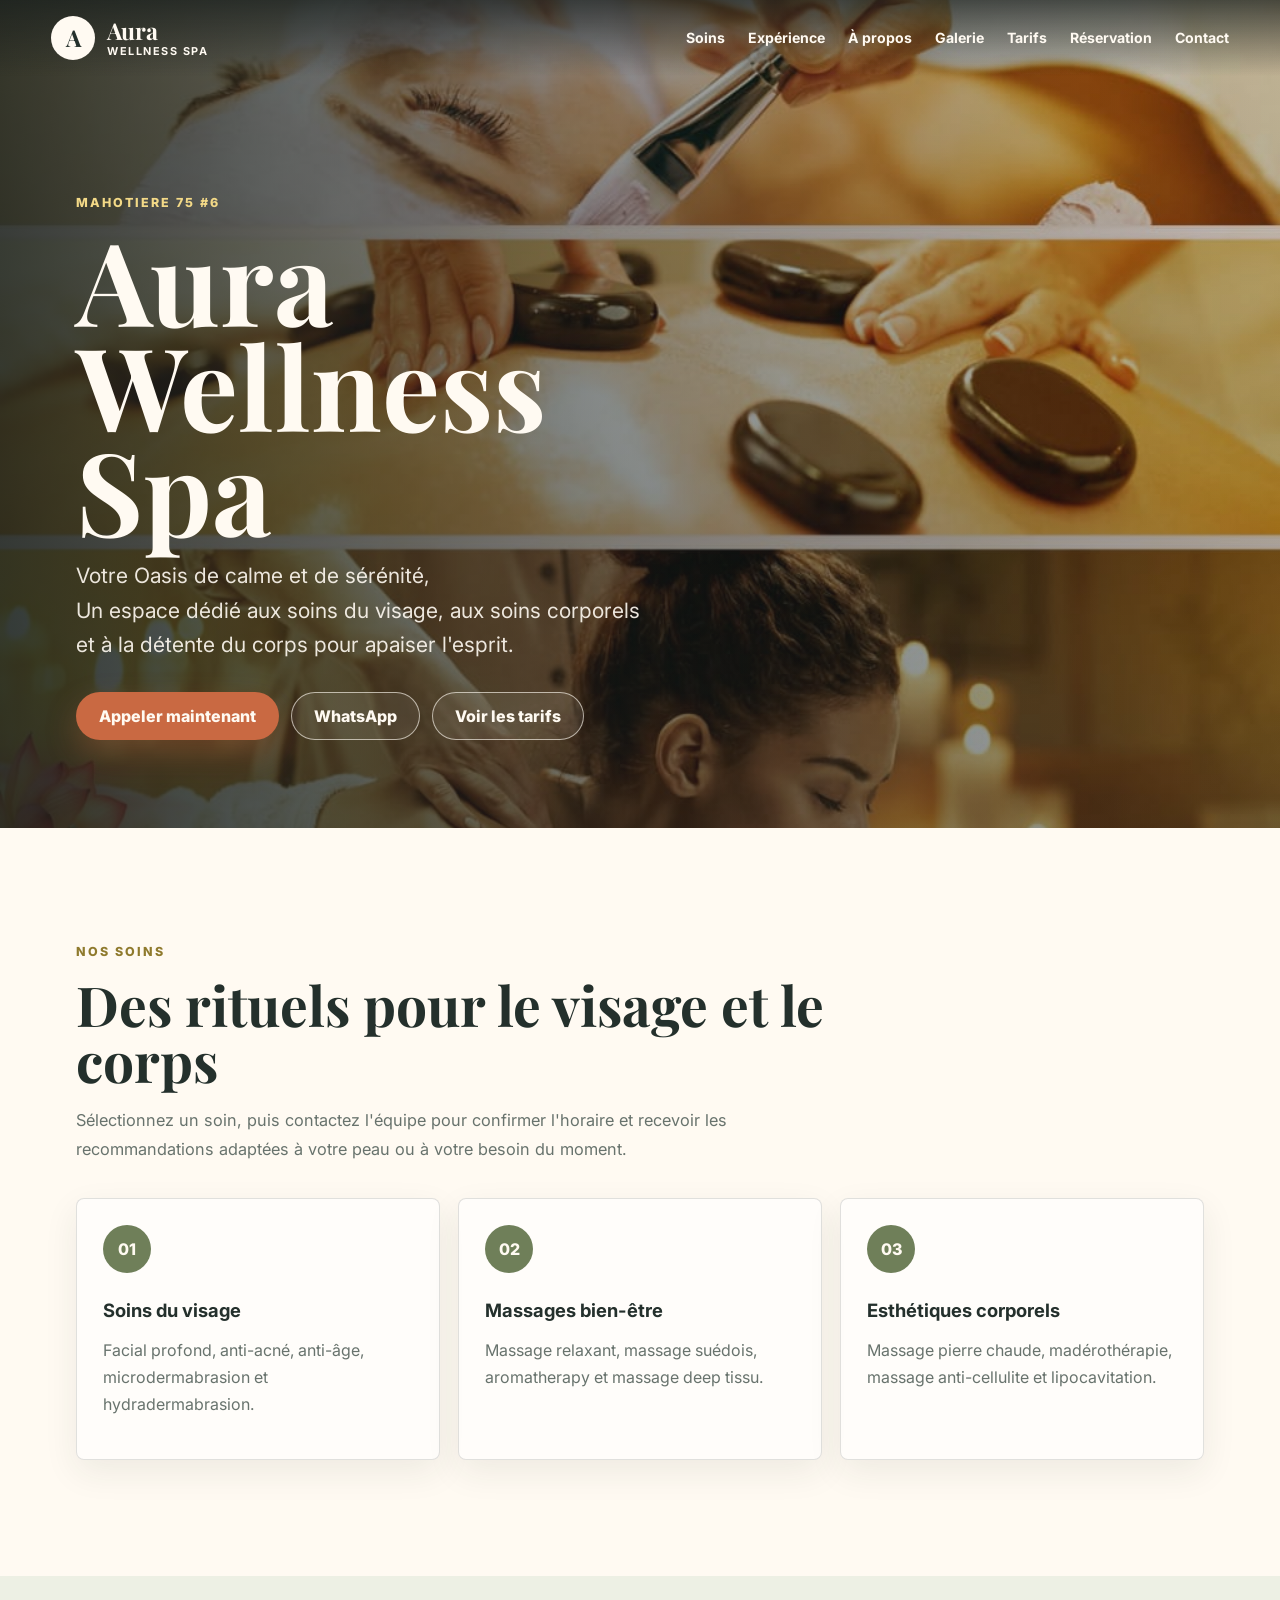
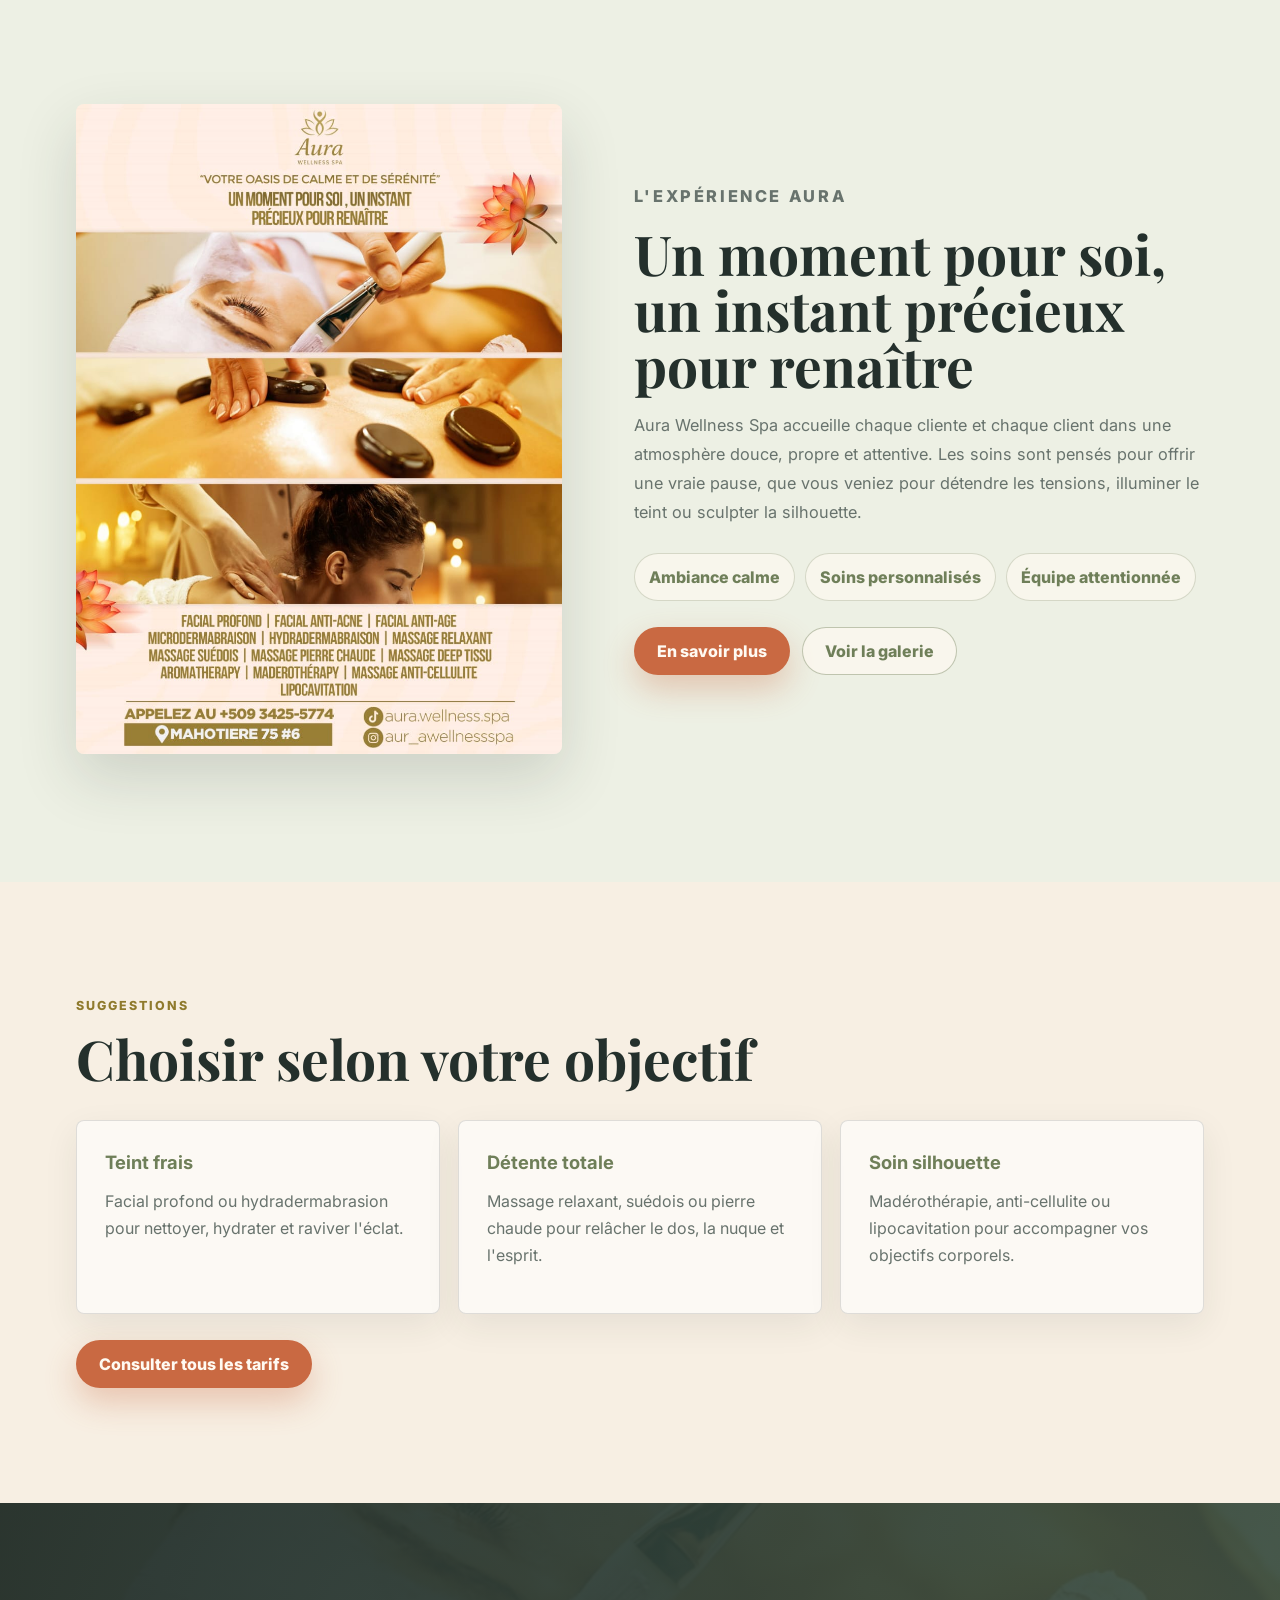
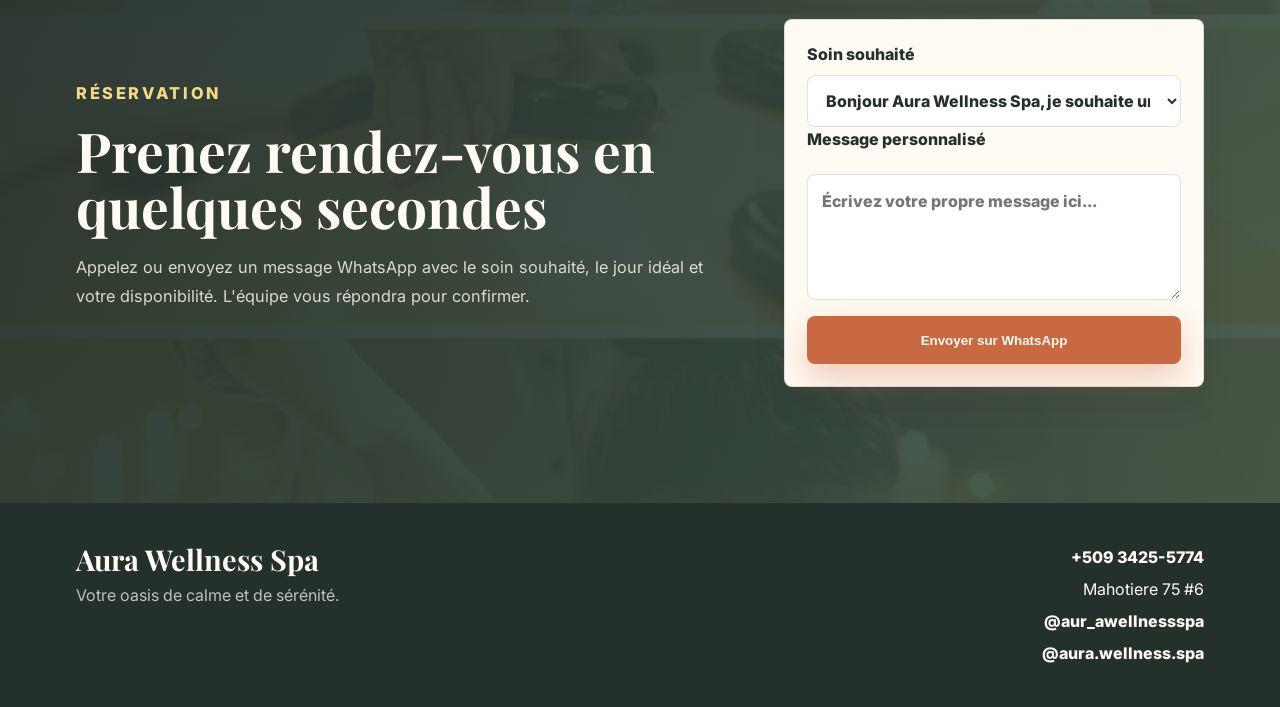
==== commit feedeb00: "chanje rituels corporels pou esthetiques corporels" ====
--- a/index.html
+++ b/index.html
@@ -1,217 +1,217 @@
-<!doctype html>
-<html lang="fr">
-  <head>
-    <meta charset="utf-8" />
-    <meta name="viewport" content="width=device-width, initial-scale=1" />
-    <meta
-      name="description"
-      content="Aura Wellness Spa à Mahotiere 75 #6 : soins du visage, massages relaxants, pierre chaude, madérothérapie et lipocavitation."
-    />
-    <title>Aura Wellness Spa | Votre oasis de calme</title>
-    <link rel="preconnect" href="https://fonts.googleapis.com" />
-    <link rel="preconnect" href="https://fonts.gstatic.com" crossorigin />
-    <link
-      href="https://fonts.googleapis.com/css2?family=Inter:wght@400;500;600;700;800&family=Playfair+Display:wght@600;700&display=swap"
-      rel="stylesheet"
-    />
-    <link rel="icon" href="assets/favicon.svg" type="image/svg+xml" />
-    <link rel="stylesheet" href="styles.css" />
-  </head>
-  <body>
-    <header class="site-header" aria-label="Navigation principale">
-      <a class="brand" href="index.html" aria-label="Aura Wellness Spa">
-        <span class="brand-mark">A</span>
-        <span>
-          <strong>Aura</strong>
-          <small>Wellness Spa</small>
-        </span>
-      </a>
-
-      <button class="nav-toggle" type="button" aria-expanded="false" aria-controls="main-nav">
-        <span></span>
-        <span></span>
-        <span></span>
-        <span class="sr-only">Menu</span>
-      </button>
-
-      <nav id="main-nav" class="main-nav">
-        <a href="soins.html">Soins</a>
-        <a href="experience.html">Expérience</a>
-        <a href="a-propos.html">&Agrave; propos</a>
-        <a href="galerie.html">Galerie</a>
-        <a href="tarifs.html">Tarifs</a>
-        <a href="reservation.html">Réservation</a>
-        <a href="contact.html">Contact</a>
-      </nav>
-    </header>
-
-    <main>
-      <section id="accueil" class="hero">
-        <img
-          class="hero-image"
-          src="assets/aura-wellness-spa.jpeg"
-          alt="Aura Wellness Spa, soins du visage et massages"
-        />
-        <div class="hero-overlay"></div>
-        <div class="hero-content">
-          <p class="eyebrow">Mahotiere 75 #6</p>
-          <h1>Aura Wellness Spa</h1>
-         <p class="hero-copy">
-         Votre Oasis de calme et de sérénité,<br />
-         Un espace dédié aux soins du visage, aux soins corporels<br />
-  et à la détente du corps pour apaiser l'esprit.
-</p>
-          <div class="hero-actions" aria-label="Actions principales">
-            <a class="button primary" href="tel:+50934255774">Appeler maintenant</a>
-            <a
-              class="button secondary"
-              href="https://wa.me/50934255774?text=Bonjour%20Aura%20Wellness%20Spa%2C%20je%20souhaite%20prendre%20rendez-vous."
-              target="_blank"
-              rel="noreferrer"
-            >
-              WhatsApp
-            </a>
-            <a class="button secondary" href="tarifs.html">Voir les tarifs</a>
-          </div>
-        </div>
-      </section>
-
-      <section id="soins" class="section services-section">
-        <div class="section-heading">
-          <p class="eyebrow">Nos soins</p>
-          <h2>Des rituels pour le visage et le corps</h2>
-          <p>
-            Sélectionnez un soin, puis contactez l'équipe pour confirmer l'horaire et recevoir les
-            recommandations adaptées à votre peau ou à votre besoin du moment.
-          </p>
-        </div>
-
-        <div class="services-grid">
-          <article class="service-card">
-            <span class="service-icon">01</span>
-            <h3>Soins du visage</h3>
-            <p>Facial profond, anti-acné, anti-âge, microdermabrasion et hydradermabrasion.</p>
-          </article>
-          <article class="service-card">
-            <span class="service-icon">02</span>
-            <h3>Massages bien-être</h3>
-            <p>Massage relaxant, massage suédois, aromatherapy et massage deep tissu.</p>
-          </article>
-          <article class="service-card">
-            <span class="service-icon">03</span>
-            <h3>Rituels corporels</h3>
-            <p>Massage pierre chaude, madérothérapie, massage anti-cellulite et lipocavitation.</p>
-          </article>
-        </div>
-      </section>
-
-      <section id="experience" class="split-section">
-        <div class="split-media" aria-hidden="true">
-          <img src="assets/aura-wellness-spa.jpeg" alt="" />
-        </div>
-        <div class="split-content">
-          <p class="eyebrow">L'expérience Aura</p>
-          <h2>Un moment pour soi, un instant précieux pour renaître</h2>
-          <p>
-            Aura Wellness Spa accueille chaque cliente et chaque client dans une atmosphère douce,
-            propre et attentive. Les soins sont pensés pour offrir une vraie pause, que vous veniez
-            pour détendre les tensions, illuminer le teint ou sculpter la silhouette.
-          </p>
-          <div class="feature-list">
-            <span>Ambiance calme</span>
-            <span>Soins personnalisés</span>
-            <span>Équipe attentionnée</span>
-          </div>
-          <div class="route-cta">
-            <a class="button primary" href="a-propos.html">En savoir plus</a>
-            <a class="button secondary" href="galerie.html">Voir la galerie</a>
-          </div>
-        </div>
-      </section>
-
-      <section class="section offers-section">
-        <div class="section-heading">
-          <p class="eyebrow">Suggestions</p>
-          <h2>Choisir selon votre objectif</h2>
-        </div>
-        <div class="offers-grid">
-          <article>
-            <h3>Teint frais</h3>
-            <p>Facial profond ou hydradermabrasion pour nettoyer, hydrater et raviver l'éclat.</p>
-          </article>
-          <article>
-            <h3>Détente totale</h3>
-            <p>Massage relaxant, suédois ou pierre chaude pour relâcher le dos, la nuque et l'esprit.</p>
-          </article>
-          <article>
-            <h3>Soin silhouette</h3>
-            <p>Madérothérapie, anti-cellulite ou lipocavitation pour accompagner vos objectifs corporels.</p>
-          </article>
-        </div>
-        <div class="route-cta">
-          <a class="button primary" href="tarifs.html">Consulter tous les tarifs</a>
-        </div>
-      </section>
-
-      <section id="reservation" class="booking-section">
-        <div class="booking-copy">
-          <p class="eyebrow">Réservation</p>
-          <h2>Prenez rendez-vous en quelques secondes</h2>
-          <p>
-            Appelez ou envoyez un message WhatsApp avec le soin souhaité, le jour idéal et votre
-            disponibilité. L'équipe vous répondra pour confirmer.
-          </p>
-        </div>
-        <form class="booking-form" action="https://wa.me/50934255774" method="get" target="_blank">
-          <label>
-            Soin souhaité
-            <select name="text" aria-label="Soin souhaité">
-              <option>Bonjour Aura Wellness Spa, je souhaite un facial profond.</option>
-              <option>Bonjour Aura Wellness Spa, je souhaite un facial anti-acné.</option>
-              <option>Bonjour Aura Wellness Spa, je souhaite un facial anti-âge.</option>
-              <option>Bonjour Aura Wellness Spa, je souhaite une microdermabrasion.</option>
-              <option>Bonjour Aura Wellness Spa, je souhaite une hydradermabrasion.</option>
-              <option>Bonjour Aura Wellness Spa, je souhaite un massage relaxant.</option>
-              <option>Bonjour Aura Wellness Spa, je souhaite un massage suédois.</option>
-              <option>Bonjour Aura Wellness Spa, je souhaite un massage pierre chaude.</option>
-              <option>Bonjour Aura Wellness Spa, je souhaite un massage deep tissu.</option>
-              <option>Bonjour Aura Wellness Spa, je souhaite un soin aromatherapy.</option>
-              <option>Bonjour Aura Wellness Spa, je souhaite une madérothérapie.</option>
-              <option>Bonjour Aura Wellness Spa, je souhaite un massage anti-cellulite.</option>
-              <option>Bonjour Aura Wellness Spa, je souhaite une lipocavitation.</option>
-            </select>
-          </label>
-          <label>
-            Message personnalisé
-            <textarea
-              name="custom_message"
-              rows="4"
-              placeholder="Écrivez votre propre message ici..."
-              aria-label="Message personnalisé"
-            ></textarea>
-          </label>
-          <button class="button primary full" type="submit">Envoyer sur WhatsApp</button>
-        </form>
-      </section>
-    </main>
-
-    <footer id="contact" class="site-footer">
-      <div>
-        <h2>Aura Wellness Spa</h2>
-        <p>Votre oasis de calme et de sérénité.</p>
-      </div>
-      <address>
-        <a href="tel:+50934255774">+509 3425-5774</a>
-        <span>Mahotiere 75 #6</span>
-        <a href="https://www.instagram.com/aur_awellnessspa" target="_blank" rel="noreferrer">
-          @aur_awellnessspa
-        </a>
-        <a href="https://www.tiktok.com/@aura.wellness.spa" target="_blank" rel="noreferrer">
-          @aura.wellness.spa
-        </a>
-      </address>
-    </footer>
-
-    <script src="script.js"></script>
-  </body>
-</html>
+<!doctype html>
+<html lang="fr">
+  <head>
+    <meta charset="utf-8" />
+    <meta name="viewport" content="width=device-width, initial-scale=1" />
+    <meta
+      name="description"
+      content="Aura Wellness Spa à Mahotiere 75 #6 : soins du visage, massages relaxants, pierre chaude, madérothérapie et lipocavitation."
+    />
+    <title>Aura Wellness Spa | Votre oasis de calme</title>
+    <link rel="preconnect" href="https://fonts.googleapis.com" />
+    <link rel="preconnect" href="https://fonts.gstatic.com" crossorigin />
+    <link
+      href="https://fonts.googleapis.com/css2?family=Inter:wght@400;500;600;700;800&family=Playfair+Display:wght@600;700&display=swap"
+      rel="stylesheet"
+    />
+    <link rel="icon" href="assets/favicon.svg" type="image/svg+xml" />
+    <link rel="stylesheet" href="styles.css" />
+  </head>
+  <body>
+    <header class="site-header" aria-label="Navigation principale">
+      <a class="brand" href="index.html" aria-label="Aura Wellness Spa">
+        <span class="brand-mark">A</span>
+        <span>
+          <strong>Aura</strong>
+          <small>Wellness Spa</small>
+        </span>
+      </a>
+
+      <button class="nav-toggle" type="button" aria-expanded="false" aria-controls="main-nav">
+        <span></span>
+        <span></span>
+        <span></span>
+        <span class="sr-only">Menu</span>
+      </button>
+
+      <nav id="main-nav" class="main-nav">
+        <a href="soins.html">Soins</a>
+        <a href="experience.html">Expérience</a>
+        <a href="a-propos.html">&Agrave; propos</a>
+        <a href="galerie.html">Galerie</a>
+        <a href="tarifs.html">Tarifs</a>
+        <a href="reservation.html">Réservation</a>
+        <a href="contact.html">Contact</a>
+      </nav>
+    </header>
+
+    <main>
+      <section id="accueil" class="hero">
+        <img
+          class="hero-image"
+          src="assets/aura-wellness-spa.jpeg"
+          alt="Aura Wellness Spa, soins du visage et massages"
+        />
+        <div class="hero-overlay"></div>
+        <div class="hero-content">
+          <p class="eyebrow">Mahotiere 75 #6</p>
+          <h1>Aura Wellness Spa</h1>
+         <p class="hero-copy">
+         Votre Oasis de calme et de sérénité,<br />
+         Un espace dédié aux soins du visage, aux soins corporels<br />
+  et à la détente du corps pour apaiser l'esprit.
+</p>
+          <div class="hero-actions" aria-label="Actions principales">
+            <a class="button primary" href="tel:+50934255774">Appeler maintenant</a>
+            <a
+              class="button secondary"
+              href="https://wa.me/50934255774?text=Bonjour%20Aura%20Wellness%20Spa%2C%20je%20souhaite%20prendre%20rendez-vous."
+              target="_blank"
+              rel="noreferrer"
+            >
+              WhatsApp
+            </a>
+            <a class="button secondary" href="tarifs.html">Voir les tarifs</a>
+          </div>
+        </div>
+      </section>
+
+      <section id="soins" class="section services-section">
+        <div class="section-heading">
+          <p class="eyebrow">Nos soins</p>
+          <h2>Des rituels pour le visage et le corps</h2>
+          <p>
+            Sélectionnez un soin, puis contactez l'équipe pour confirmer l'horaire et recevoir les
+            recommandations adaptées à votre peau ou à votre besoin du moment.
+          </p>
+        </div>
+
+        <div class="services-grid">
+          <article class="service-card">
+            <span class="service-icon">01</span>
+            <h3>Soins du visage</h3>
+            <p>Facial profond, anti-acné, anti-âge, microdermabrasion et hydradermabrasion.</p>
+          </article>
+          <article class="service-card">
+            <span class="service-icon">02</span>
+            <h3>Massages bien-être</h3>
+            <p>Massage relaxant, massage suédois, aromatherapy et massage deep tissu.</p>
+          </article>
+          <article class="service-card">
+            <span class="service-icon">03</span>
+            <h3>Esth&eacute;tiques corporels</h3>
+            <p>Massage pierre chaude, madérothérapie, massage anti-cellulite et lipocavitation.</p>
+          </article>
+        </div>
+      </section>
+
+      <section id="experience" class="split-section">
+        <div class="split-media" aria-hidden="true">
+          <img src="assets/aura-wellness-spa.jpeg" alt="" />
+        </div>
+        <div class="split-content">
+          <p class="eyebrow">L'expérience Aura</p>
+          <h2>Un moment pour soi, un instant précieux pour renaître</h2>
+          <p>
+            Aura Wellness Spa accueille chaque cliente et chaque client dans une atmosphère douce,
+            propre et attentive. Les soins sont pensés pour offrir une vraie pause, que vous veniez
+            pour détendre les tensions, illuminer le teint ou sculpter la silhouette.
+          </p>
+          <div class="feature-list">
+            <span>Ambiance calme</span>
+            <span>Soins personnalisés</span>
+            <span>Équipe attentionnée</span>
+          </div>
+          <div class="route-cta">
+            <a class="button primary" href="a-propos.html">En savoir plus</a>
+            <a class="button secondary" href="galerie.html">Voir la galerie</a>
+          </div>
+        </div>
+      </section>
+
+      <section class="section offers-section">
+        <div class="section-heading">
+          <p class="eyebrow">Suggestions</p>
+          <h2>Choisir selon votre objectif</h2>
+        </div>
+        <div class="offers-grid">
+          <article>
+            <h3>Teint frais</h3>
+            <p>Facial profond ou hydradermabrasion pour nettoyer, hydrater et raviver l'éclat.</p>
+          </article>
+          <article>
+            <h3>Détente totale</h3>
+            <p>Massage relaxant, suédois ou pierre chaude pour relâcher le dos, la nuque et l'esprit.</p>
+          </article>
+          <article>
+            <h3>Soin silhouette</h3>
+            <p>Madérothérapie, anti-cellulite ou lipocavitation pour accompagner vos objectifs corporels.</p>
+          </article>
+        </div>
+        <div class="route-cta">
+          <a class="button primary" href="tarifs.html">Consulter tous les tarifs</a>
+        </div>
+      </section>
+
+      <section id="reservation" class="booking-section">
+        <div class="booking-copy">
+          <p class="eyebrow">Réservation</p>
+          <h2>Prenez rendez-vous en quelques secondes</h2>
+          <p>
+            Appelez ou envoyez un message WhatsApp avec le soin souhaité, le jour idéal et votre
+            disponibilité. L'équipe vous répondra pour confirmer.
+          </p>
+        </div>
+        <form class="booking-form" action="https://wa.me/50934255774" method="get" target="_blank">
+          <label>
+            Soin souhaité
+            <select name="text" aria-label="Soin souhaité">
+              <option>Bonjour Aura Wellness Spa, je souhaite un facial profond.</option>
+              <option>Bonjour Aura Wellness Spa, je souhaite un facial anti-acné.</option>
+              <option>Bonjour Aura Wellness Spa, je souhaite un facial anti-âge.</option>
+              <option>Bonjour Aura Wellness Spa, je souhaite une microdermabrasion.</option>
+              <option>Bonjour Aura Wellness Spa, je souhaite une hydradermabrasion.</option>
+              <option>Bonjour Aura Wellness Spa, je souhaite un massage relaxant.</option>
+              <option>Bonjour Aura Wellness Spa, je souhaite un massage suédois.</option>
+              <option>Bonjour Aura Wellness Spa, je souhaite un massage pierre chaude.</option>
+              <option>Bonjour Aura Wellness Spa, je souhaite un massage deep tissu.</option>
+              <option>Bonjour Aura Wellness Spa, je souhaite un soin aromatherapy.</option>
+              <option>Bonjour Aura Wellness Spa, je souhaite une madérothérapie.</option>
+              <option>Bonjour Aura Wellness Spa, je souhaite un massage anti-cellulite.</option>
+              <option>Bonjour Aura Wellness Spa, je souhaite une lipocavitation.</option>
+            </select>
+          </label>
+          <label>
+            Message personnalisé
+            <textarea
+              name="custom_message"
+              rows="4"
+              placeholder="Écrivez votre propre message ici..."
+              aria-label="Message personnalisé"
+            ></textarea>
+          </label>
+          <button class="button primary full" type="submit">Envoyer sur WhatsApp</button>
+        </form>
+      </section>
+    </main>
+
+    <footer id="contact" class="site-footer">
+      <div>
+        <h2>Aura Wellness Spa</h2>
+        <p>Votre oasis de calme et de sérénité.</p>
+      </div>
+      <address>
+        <a href="tel:+50934255774">+509 3425-5774</a>
+        <span>Mahotiere 75 #6</span>
+        <a href="https://www.instagram.com/aur_awellnessspa" target="_blank" rel="noreferrer">
+          @aur_awellnessspa
+        </a>
+        <a href="https://www.tiktok.com/@aura.wellness.spa" target="_blank" rel="noreferrer">
+          @aura.wellness.spa
+        </a>
+      </address>
+    </footer>
+
+    <script src="script.js"></script>
+  </body>
+</html>
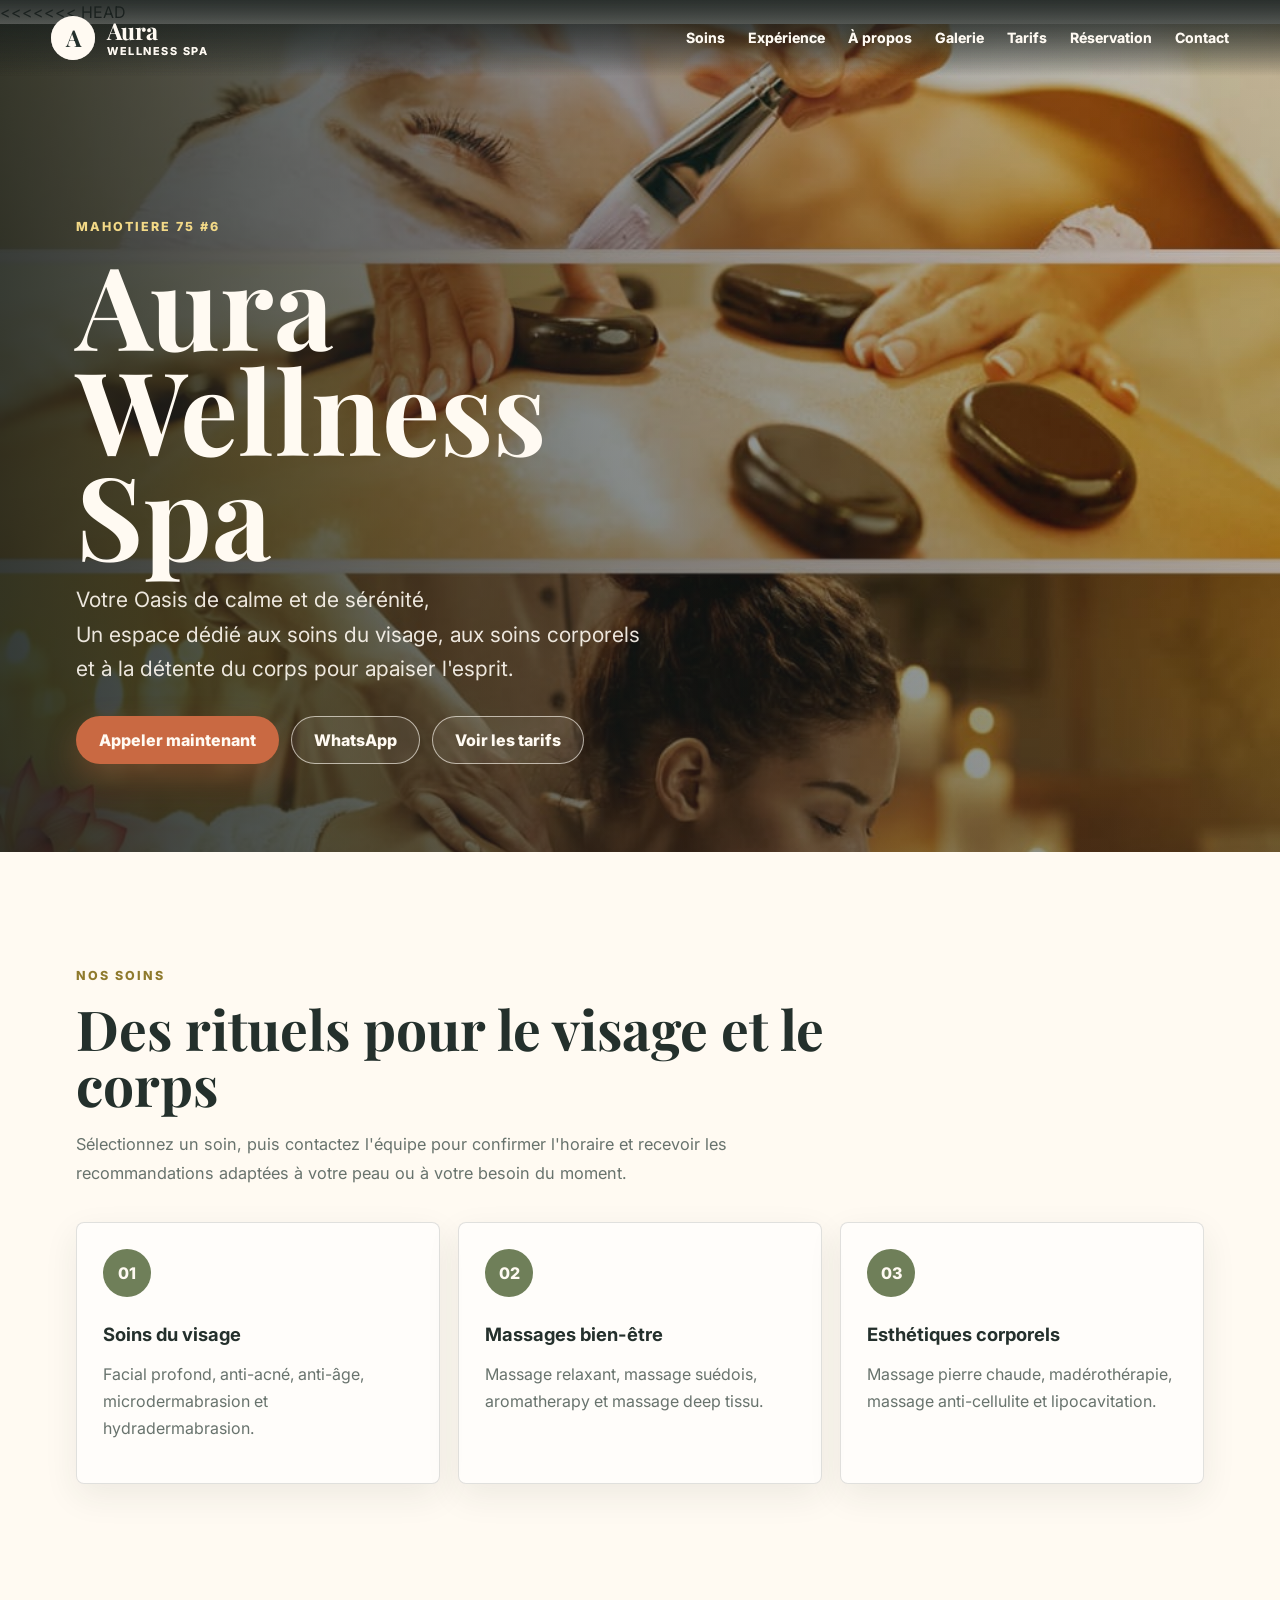
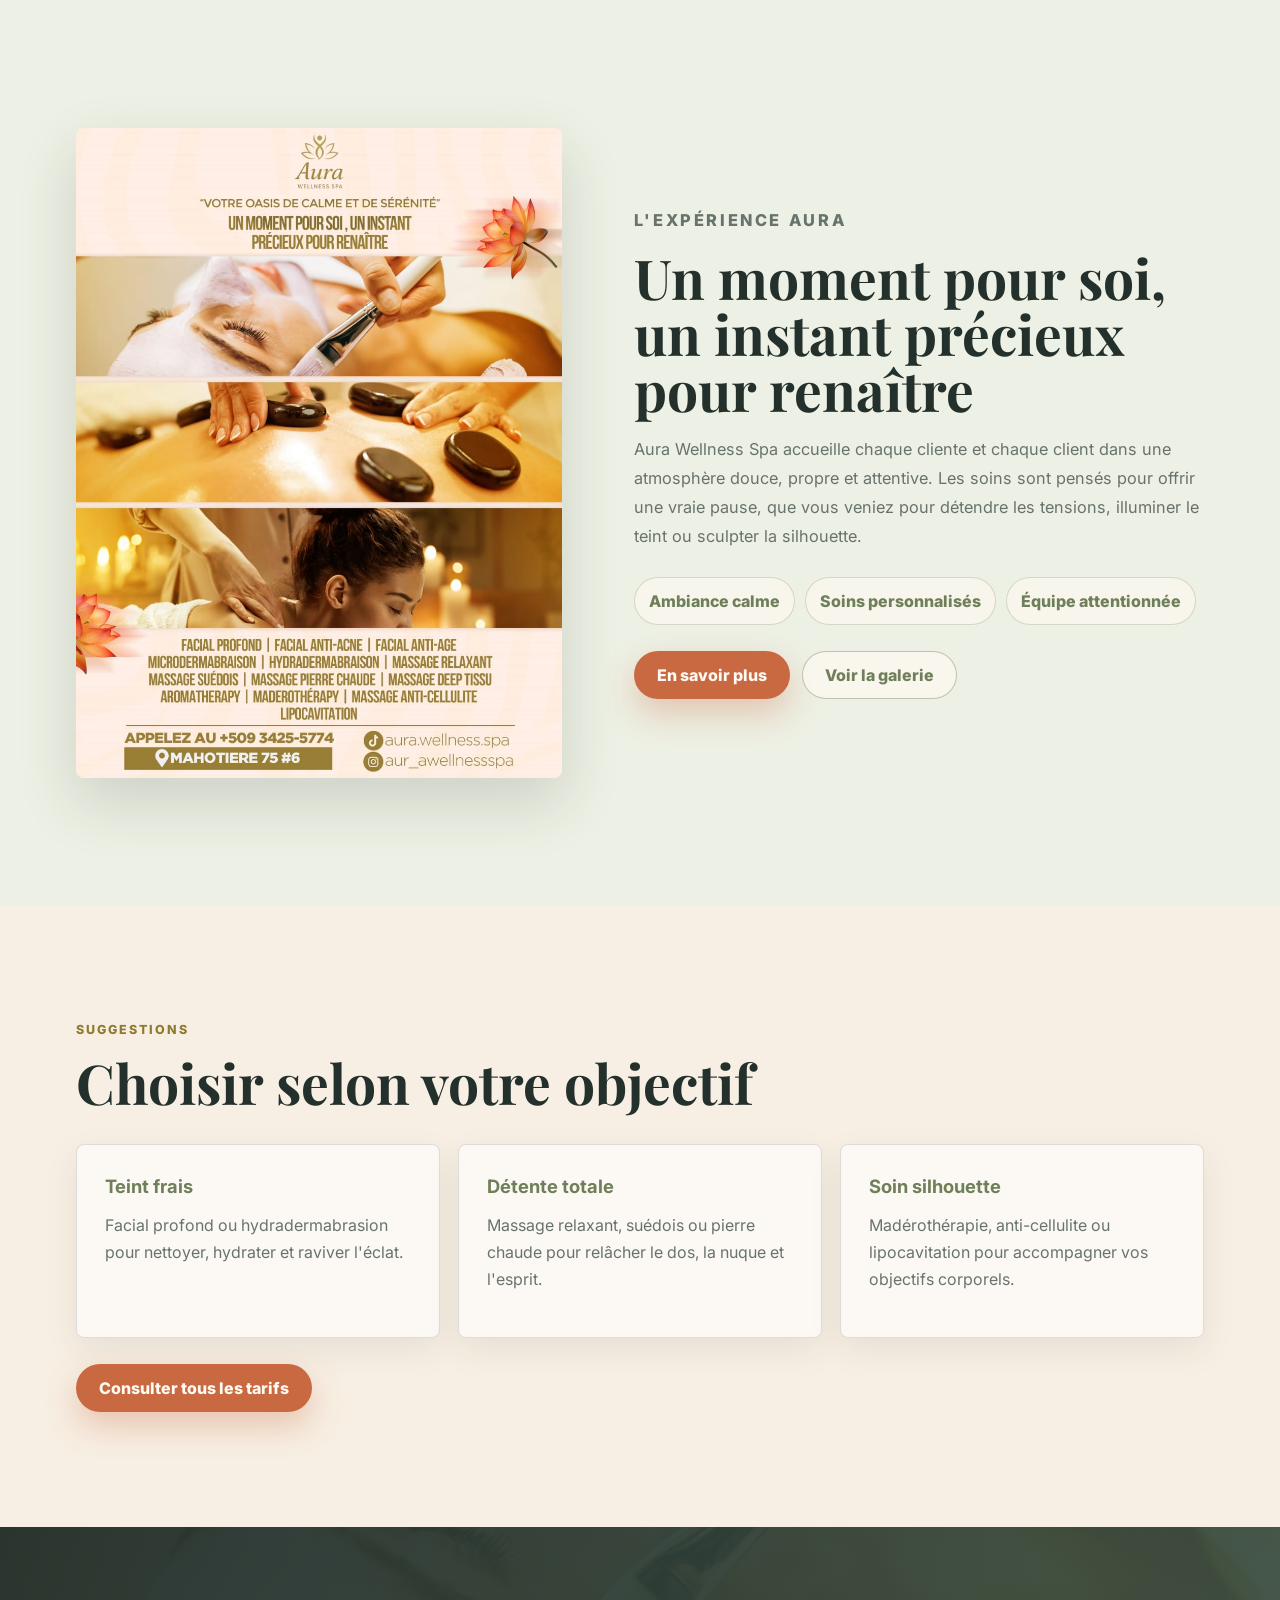
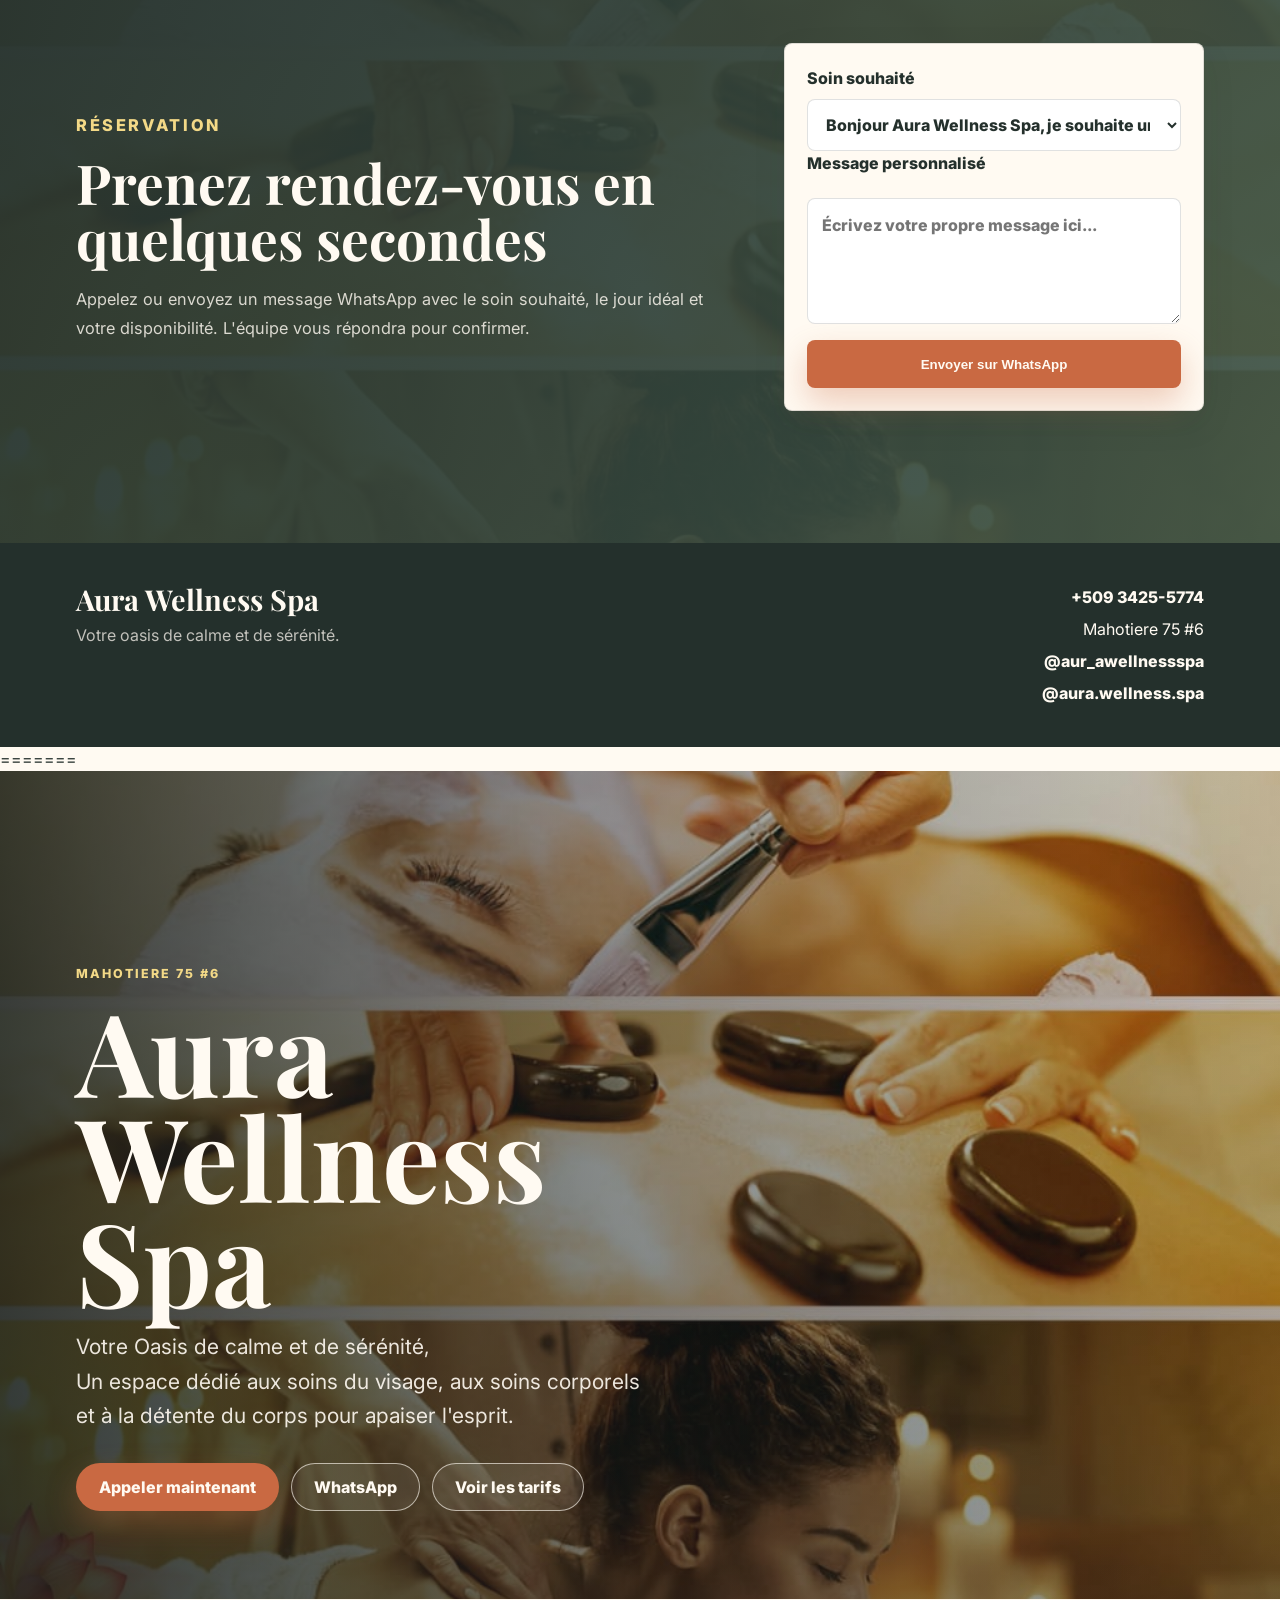
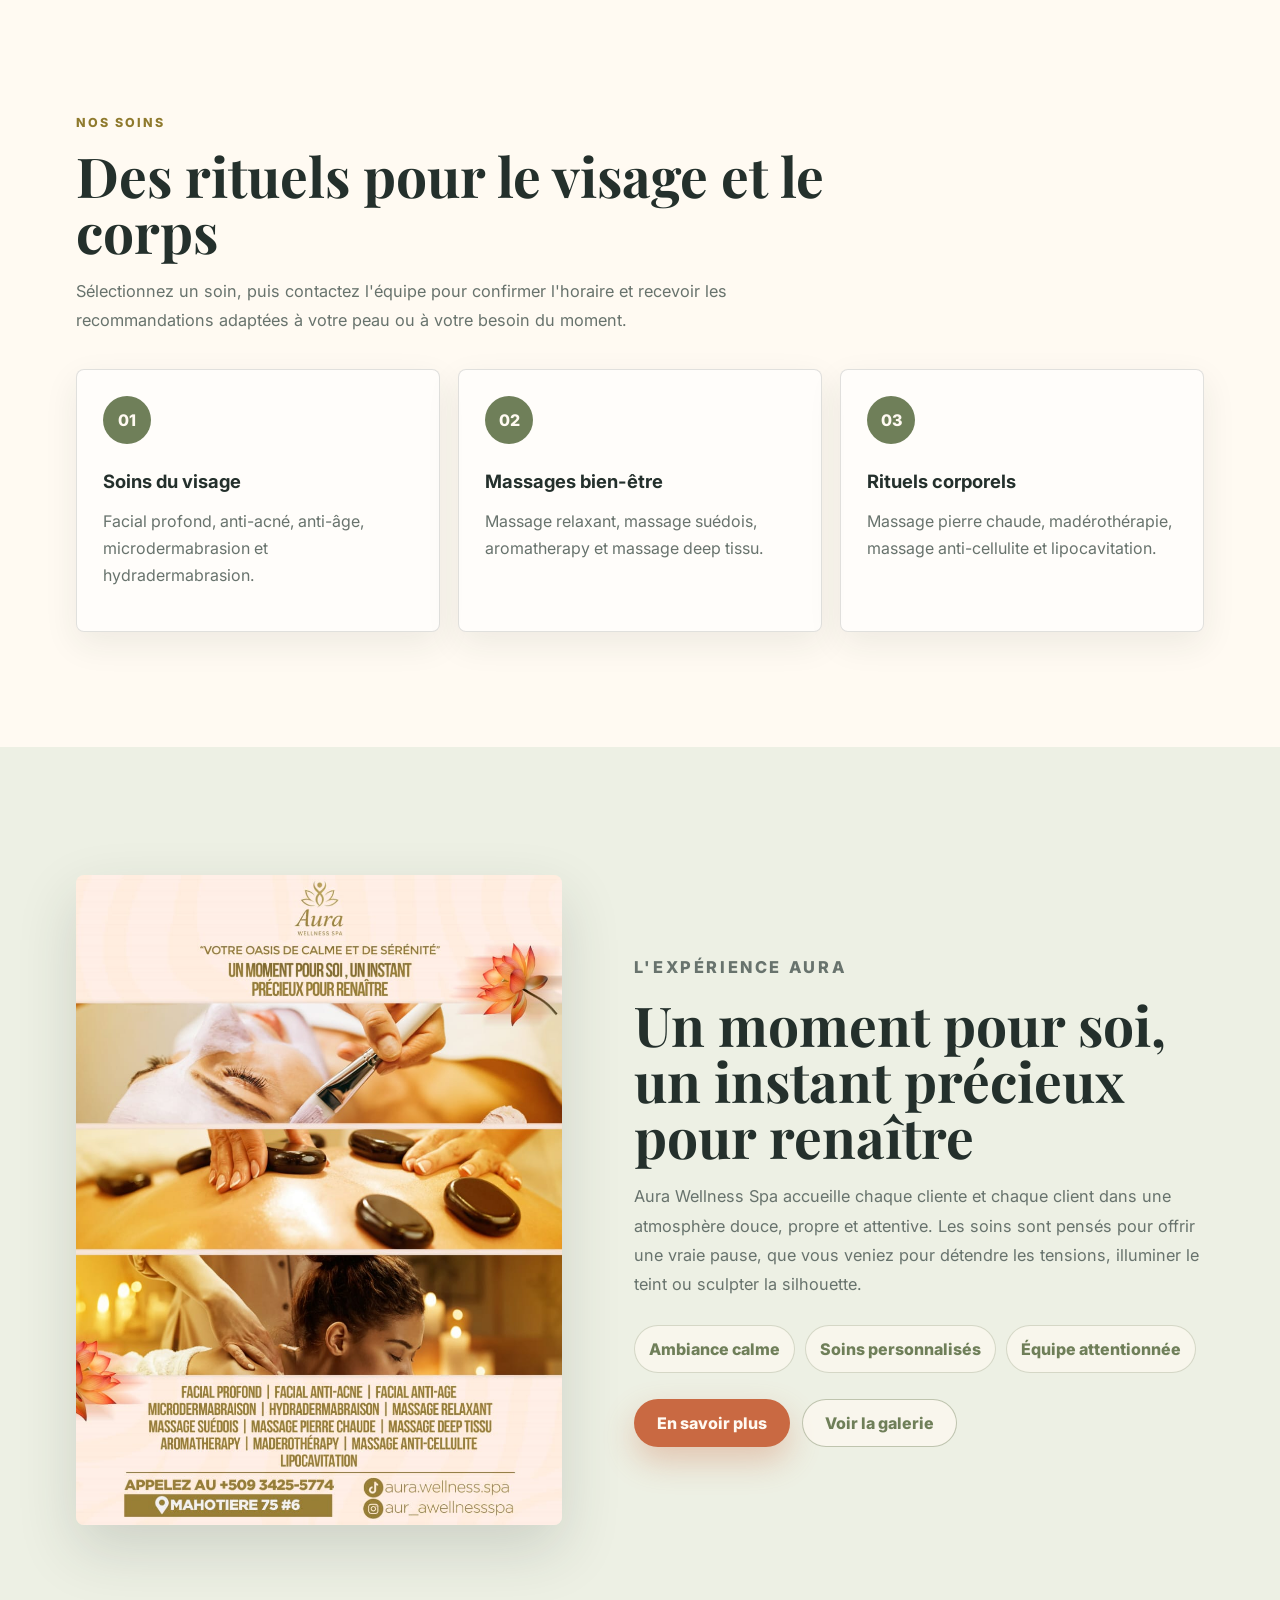
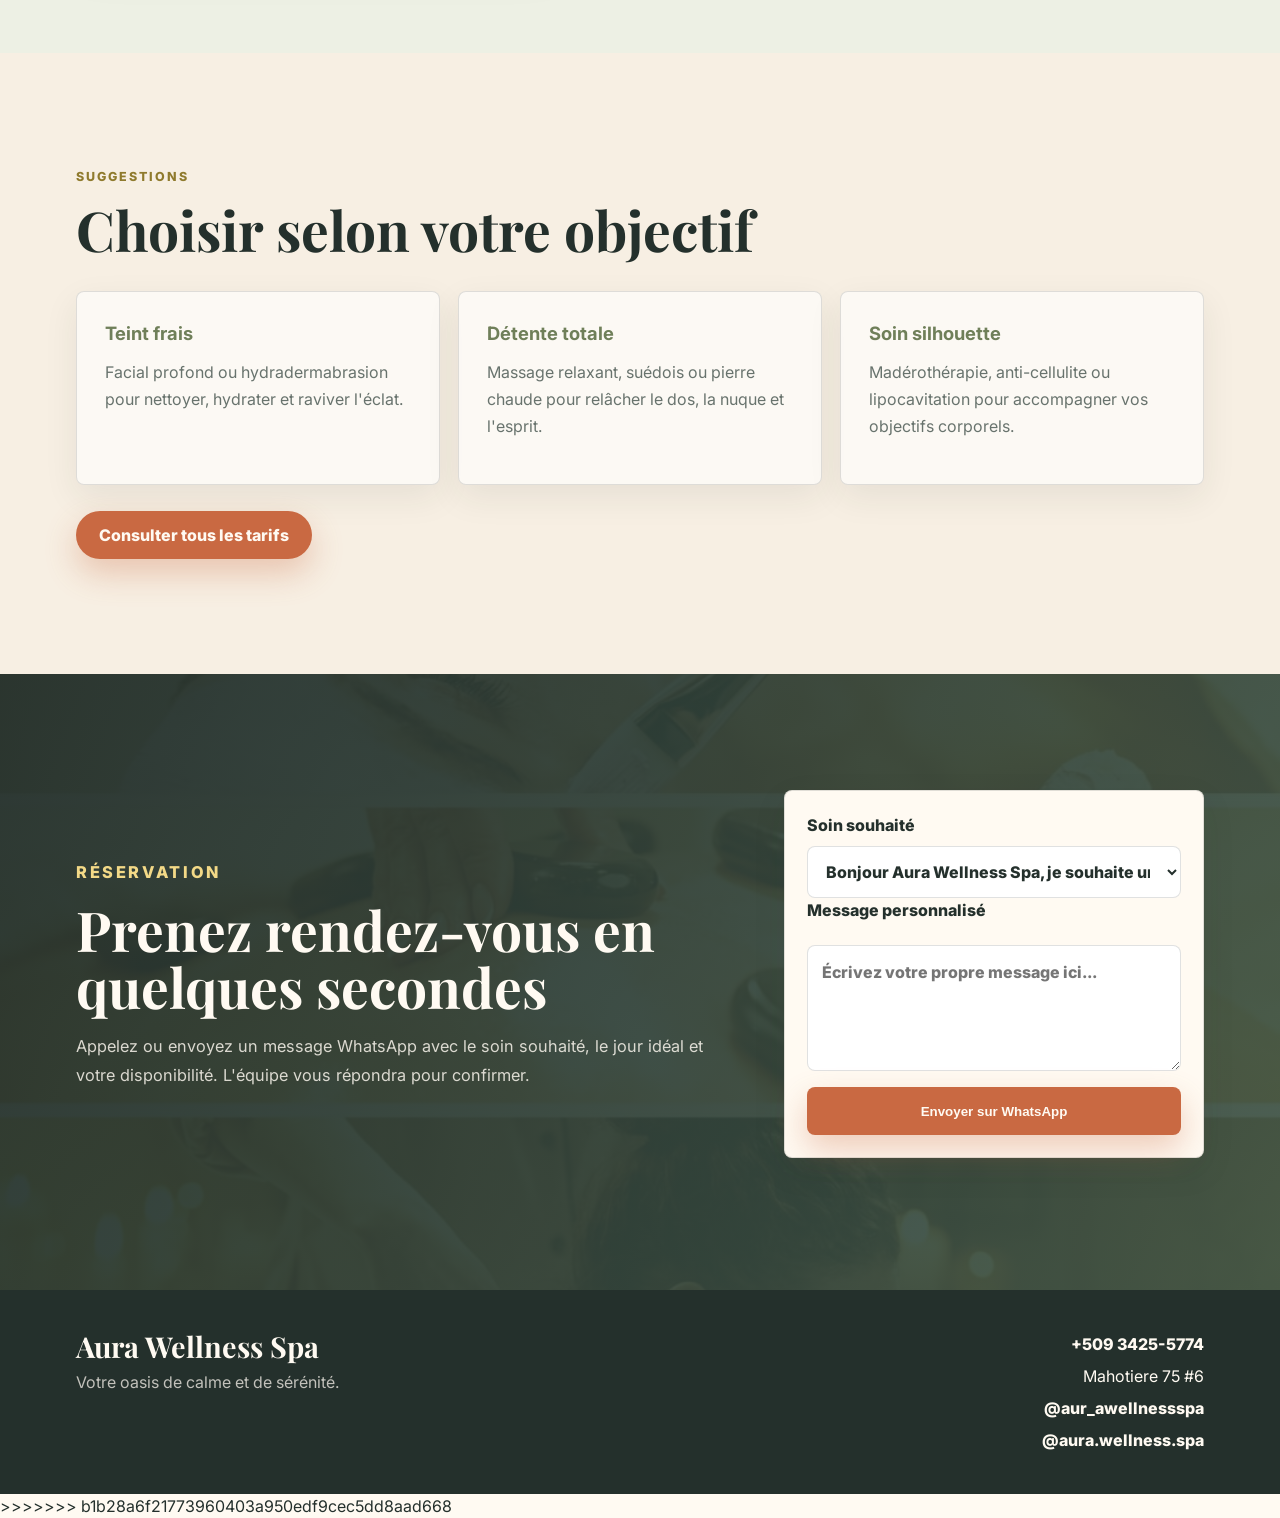
==== commit 9cb5b243: "Add files via upload" ====
--- a/index.html
+++ b/index.html
@@ -1,3 +1,4 @@
+<<<<<<< HEAD
 <!doctype html>
 <html lang="fr">
   <head>
@@ -215,3 +216,222 @@
     <script src="script.js"></script>
   </body>
 </html>
+=======
+<!doctype html>
+<html lang="fr">
+  <head>
+    <meta charset="utf-8" />
+    <meta name="viewport" content="width=device-width, initial-scale=1" />
+    <meta
+      name="description"
+      content="Aura Wellness Spa à Mahotiere 75 #6 : soins du visage, massages relaxants, pierre chaude, madérothérapie et lipocavitation."
+    />
+    <title>Aura Wellness Spa | Votre oasis de calme</title>
+    <link rel="preconnect" href="https://fonts.googleapis.com" />
+    <link rel="preconnect" href="https://fonts.gstatic.com" crossorigin />
+    <link
+      href="https://fonts.googleapis.com/css2?family=Inter:wght@400;500;600;700;800&family=Playfair+Display:wght@600;700&display=swap"
+      rel="stylesheet"
+    />
+    <link rel="icon" href="assets/favicon.svg" type="image/svg+xml" />
+    <link rel="stylesheet" href="styles.css" />
+  </head>
+  <body>
+    <header class="site-header" aria-label="Navigation principale">
+      <a class="brand" href="index.html" aria-label="Aura Wellness Spa">
+        <span class="brand-mark">A</span>
+        <span>
+          <strong>Aura</strong>
+          <small>Wellness Spa</small>
+        </span>
+      </a>
+
+      <button class="nav-toggle" type="button" aria-expanded="false" aria-controls="main-nav">
+        <span></span>
+        <span></span>
+        <span></span>
+        <span class="sr-only">Menu</span>
+      </button>
+
+      <nav id="main-nav" class="main-nav">
+        <a href="soins.html">Soins</a>
+        <a href="experience.html">Expérience</a>
+        <a href="a-propos.html">&Agrave; propos</a>
+        <a href="galerie.html">Galerie</a>
+        <a href="tarifs.html">Tarifs</a>
+        <a href="reservation.html">Réservation</a>
+        <a href="contact.html">Contact</a>
+      </nav>
+    </header>
+
+    <main>
+      <section id="accueil" class="hero">
+        <img
+          class="hero-image"
+          src="assets/aura-wellness-spa.jpeg"
+          alt="Aura Wellness Spa, soins du visage et massages"
+        />
+        <div class="hero-overlay"></div>
+        <div class="hero-content">
+          <p class="eyebrow">Mahotiere 75 #6</p>
+          <h1>Aura Wellness Spa</h1>
+         <p class="hero-copy">
+         Votre Oasis de calme et de sérénité,<br />
+         Un espace dédié aux soins du visage, aux soins corporels<br />
+  et à la détente du corps pour apaiser l'esprit.
+</p>
+          <div class="hero-actions" aria-label="Actions principales">
+            <a class="button primary" href="tel:+50934255774">Appeler maintenant</a>
+            <a
+              class="button secondary"
+              href="https://wa.me/50934255774?text=Bonjour%20Aura%20Wellness%20Spa%2C%20je%20souhaite%20prendre%20rendez-vous."
+              target="_blank"
+              rel="noreferrer"
+            >
+              WhatsApp
+            </a>
+            <a class="button secondary" href="tarifs.html">Voir les tarifs</a>
+          </div>
+        </div>
+      </section>
+
+      <section id="soins" class="section services-section">
+        <div class="section-heading">
+          <p class="eyebrow">Nos soins</p>
+          <h2>Des rituels pour le visage et le corps</h2>
+          <p>
+            Sélectionnez un soin, puis contactez l'équipe pour confirmer l'horaire et recevoir les
+            recommandations adaptées à votre peau ou à votre besoin du moment.
+          </p>
+        </div>
+
+        <div class="services-grid">
+          <article class="service-card">
+            <span class="service-icon">01</span>
+            <h3>Soins du visage</h3>
+            <p>Facial profond, anti-acné, anti-âge, microdermabrasion et hydradermabrasion.</p>
+          </article>
+          <article class="service-card">
+            <span class="service-icon">02</span>
+            <h3>Massages bien-être</h3>
+            <p>Massage relaxant, massage suédois, aromatherapy et massage deep tissu.</p>
+          </article>
+          <article class="service-card">
+            <span class="service-icon">03</span>
+            <h3>Rituels corporels</h3>
+            <p>Massage pierre chaude, madérothérapie, massage anti-cellulite et lipocavitation.</p>
+          </article>
+        </div>
+      </section>
+
+      <section id="experience" class="split-section">
+        <div class="split-media" aria-hidden="true">
+          <img src="assets/aura-wellness-spa.jpeg" alt="" />
+        </div>
+        <div class="split-content">
+          <p class="eyebrow">L'expérience Aura</p>
+          <h2>Un moment pour soi, un instant précieux pour renaître</h2>
+          <p>
+            Aura Wellness Spa accueille chaque cliente et chaque client dans une atmosphère douce,
+            propre et attentive. Les soins sont pensés pour offrir une vraie pause, que vous veniez
+            pour détendre les tensions, illuminer le teint ou sculpter la silhouette.
+          </p>
+          <div class="feature-list">
+            <span>Ambiance calme</span>
+            <span>Soins personnalisés</span>
+            <span>Équipe attentionnée</span>
+          </div>
+          <div class="route-cta">
+            <a class="button primary" href="a-propos.html">En savoir plus</a>
+            <a class="button secondary" href="galerie.html">Voir la galerie</a>
+          </div>
+        </div>
+      </section>
+
+      <section class="section offers-section">
+        <div class="section-heading">
+          <p class="eyebrow">Suggestions</p>
+          <h2>Choisir selon votre objectif</h2>
+        </div>
+        <div class="offers-grid">
+          <article>
+            <h3>Teint frais</h3>
+            <p>Facial profond ou hydradermabrasion pour nettoyer, hydrater et raviver l'éclat.</p>
+          </article>
+          <article>
+            <h3>Détente totale</h3>
+            <p>Massage relaxant, suédois ou pierre chaude pour relâcher le dos, la nuque et l'esprit.</p>
+          </article>
+          <article>
+            <h3>Soin silhouette</h3>
+            <p>Madérothérapie, anti-cellulite ou lipocavitation pour accompagner vos objectifs corporels.</p>
+          </article>
+        </div>
+        <div class="route-cta">
+          <a class="button primary" href="tarifs.html">Consulter tous les tarifs</a>
+        </div>
+      </section>
+
+      <section id="reservation" class="booking-section">
+        <div class="booking-copy">
+          <p class="eyebrow">Réservation</p>
+          <h2>Prenez rendez-vous en quelques secondes</h2>
+          <p>
+            Appelez ou envoyez un message WhatsApp avec le soin souhaité, le jour idéal et votre
+            disponibilité. L'équipe vous répondra pour confirmer.
+          </p>
+        </div>
+        <form class="booking-form" action="https://wa.me/50934255774" method="get" target="_blank">
+          <label>
+            Soin souhaité
+            <select name="text" aria-label="Soin souhaité">
+              <option>Bonjour Aura Wellness Spa, je souhaite un facial profond.</option>
+              <option>Bonjour Aura Wellness Spa, je souhaite un facial anti-acné.</option>
+              <option>Bonjour Aura Wellness Spa, je souhaite un facial anti-âge.</option>
+              <option>Bonjour Aura Wellness Spa, je souhaite une microdermabrasion.</option>
+              <option>Bonjour Aura Wellness Spa, je souhaite une hydradermabrasion.</option>
+              <option>Bonjour Aura Wellness Spa, je souhaite un massage relaxant.</option>
+              <option>Bonjour Aura Wellness Spa, je souhaite un massage suédois.</option>
+              <option>Bonjour Aura Wellness Spa, je souhaite un massage pierre chaude.</option>
+              <option>Bonjour Aura Wellness Spa, je souhaite un massage deep tissu.</option>
+              <option>Bonjour Aura Wellness Spa, je souhaite un soin aromatherapy.</option>
+              <option>Bonjour Aura Wellness Spa, je souhaite une madérothérapie.</option>
+              <option>Bonjour Aura Wellness Spa, je souhaite un massage anti-cellulite.</option>
+              <option>Bonjour Aura Wellness Spa, je souhaite une lipocavitation.</option>
+            </select>
+          </label>
+          <label>
+            Message personnalisé
+            <textarea
+              name="custom_message"
+              rows="4"
+              placeholder="Écrivez votre propre message ici..."
+              aria-label="Message personnalisé"
+            ></textarea>
+          </label>
+          <button class="button primary full" type="submit">Envoyer sur WhatsApp</button>
+        </form>
+      </section>
+    </main>
+
+    <footer id="contact" class="site-footer">
+      <div>
+        <h2>Aura Wellness Spa</h2>
+        <p>Votre oasis de calme et de sérénité.</p>
+      </div>
+      <address>
+        <a href="tel:+50934255774">+509 3425-5774</a>
+        <span>Mahotiere 75 #6</span>
+        <a href="https://www.instagram.com/aur_awellnessspa" target="_blank" rel="noreferrer">
+          @aur_awellnessspa
+        </a>
+        <a href="https://www.tiktok.com/@aura.wellness.spa" target="_blank" rel="noreferrer">
+          @aura.wellness.spa
+        </a>
+      </address>
+    </footer>
+
+    <script src="script.js"></script>
+  </body>
+</html>
+>>>>>>> b1b28a6f21773960403a950edf9cec5dd8aad668
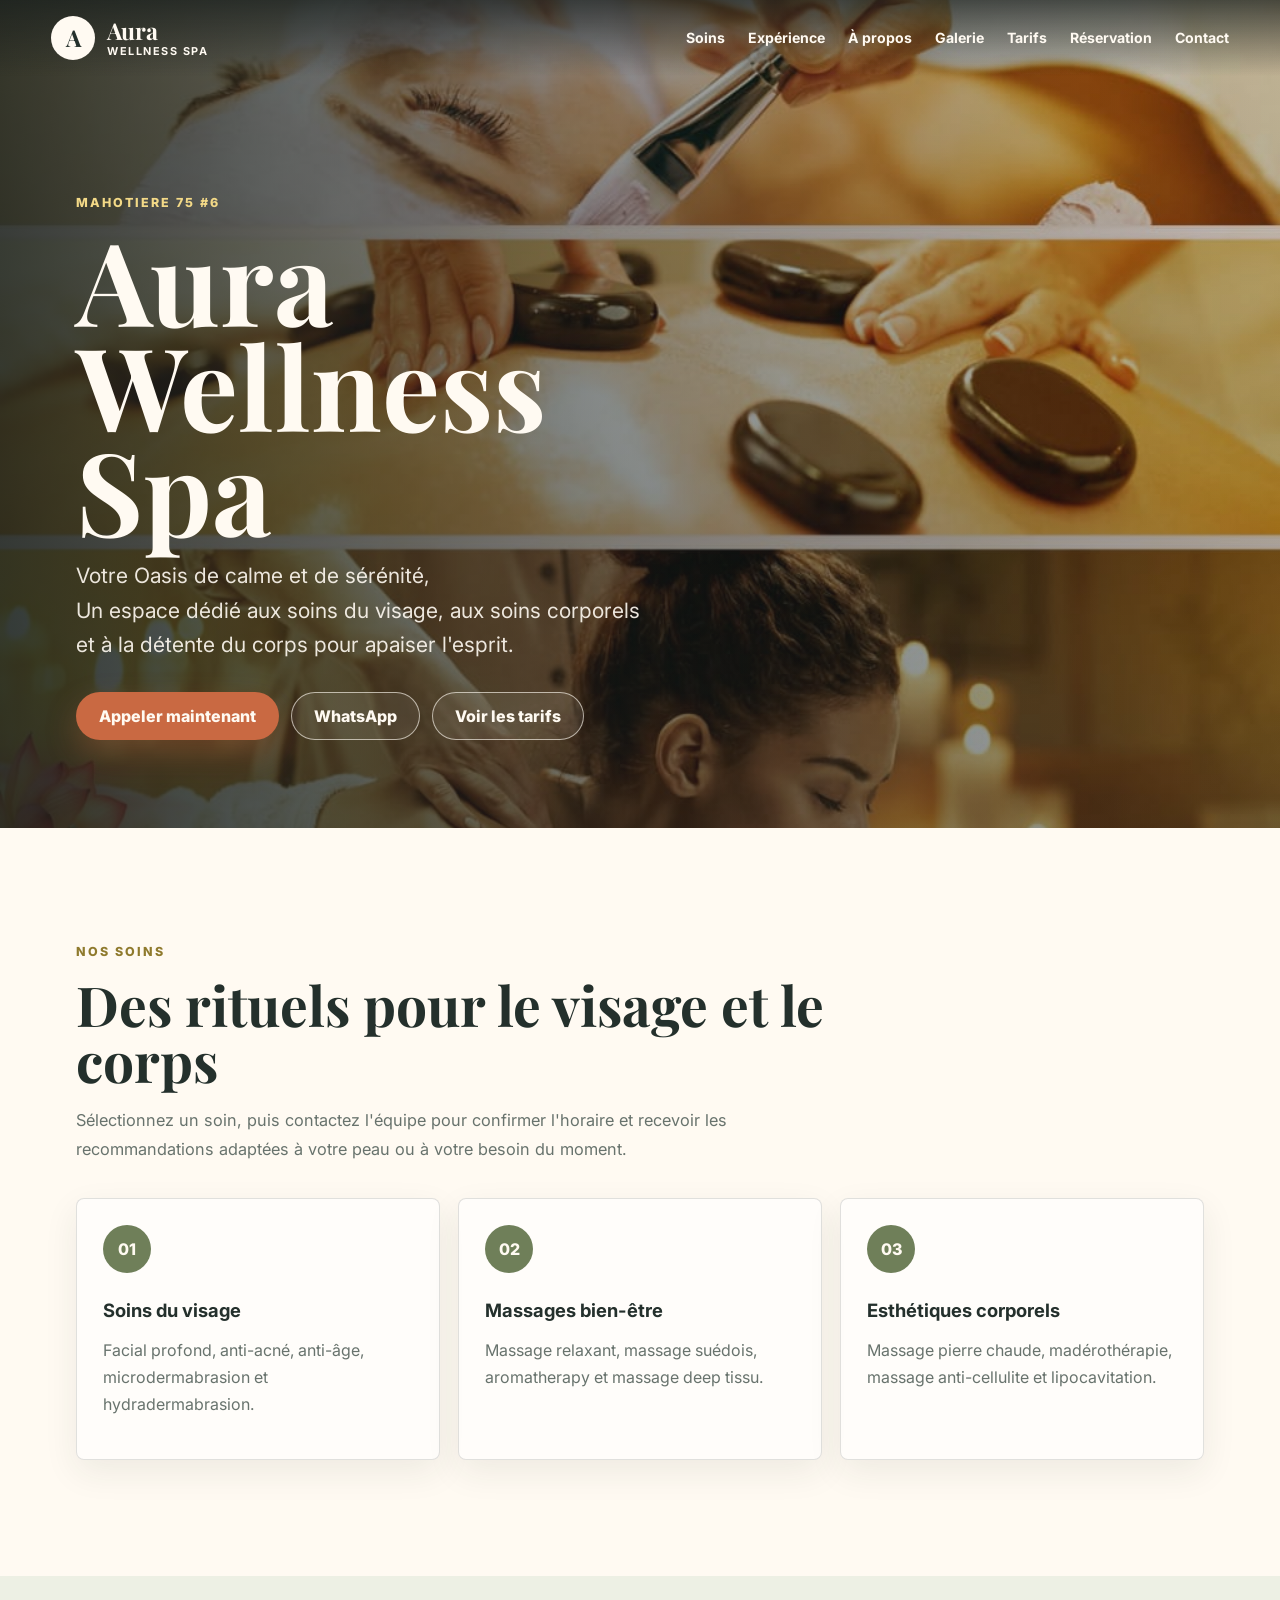
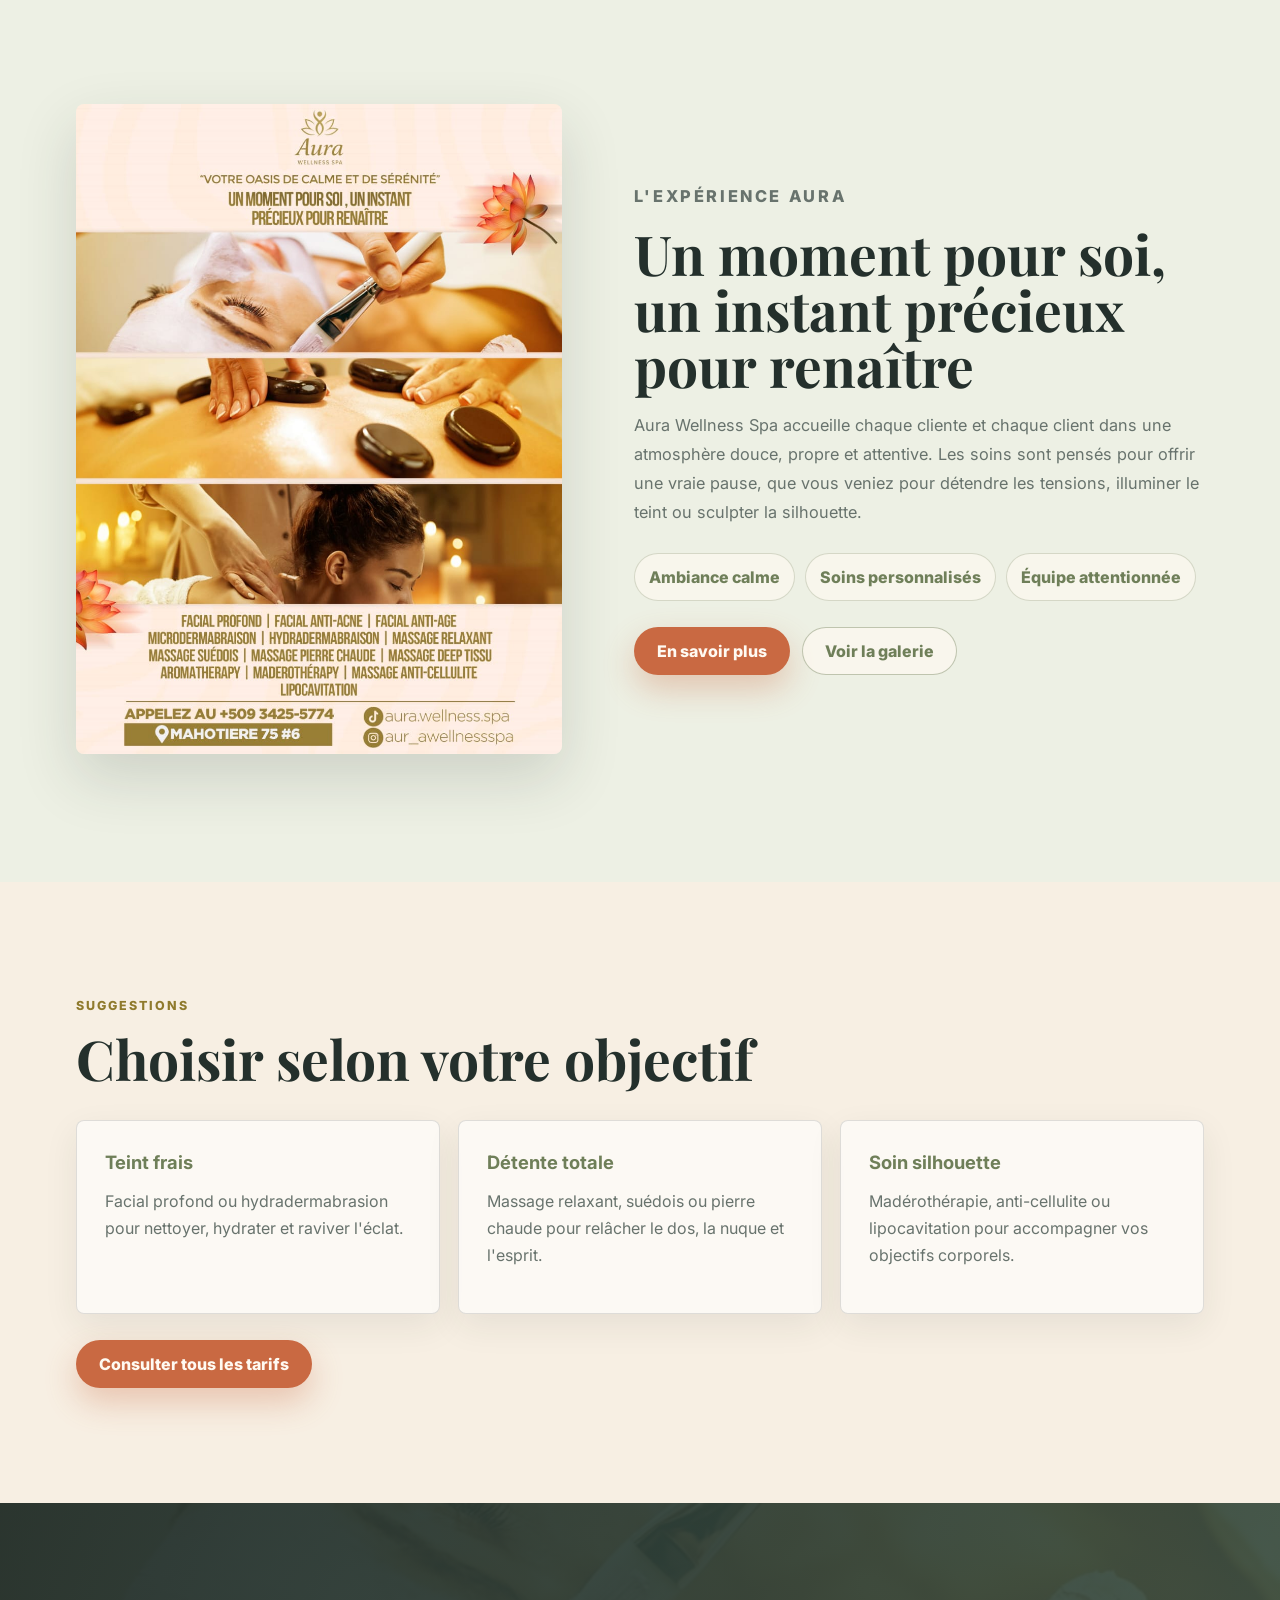
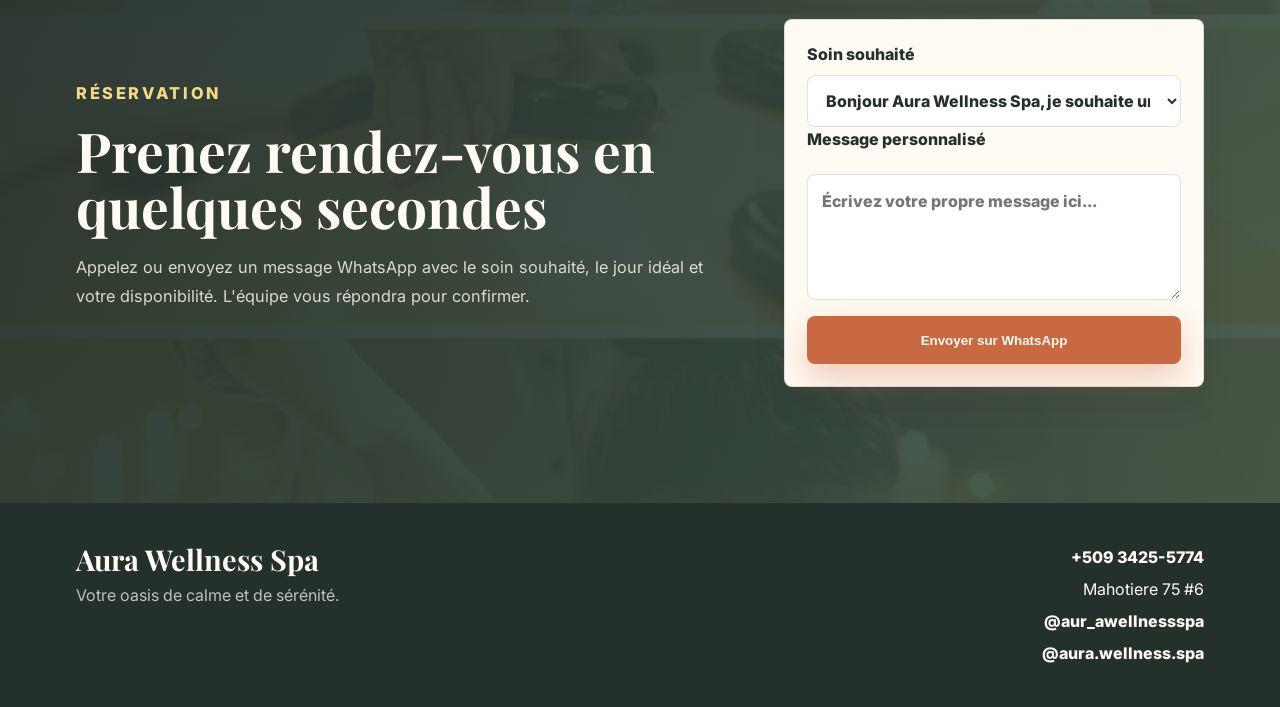
==== commit 020c7f40: "Add files via upload" ====
--- a/index.html
+++ b/index.html
@@ -1,4 +1,3 @@
-<<<<<<< HEAD
 <!doctype html>
 <html lang="fr">
   <head>
@@ -216,222 +215,3 @@
     <script src="script.js"></script>
   </body>
 </html>
-=======
-<!doctype html>
-<html lang="fr">
-  <head>
-    <meta charset="utf-8" />
-    <meta name="viewport" content="width=device-width, initial-scale=1" />
-    <meta
-      name="description"
-      content="Aura Wellness Spa à Mahotiere 75 #6 : soins du visage, massages relaxants, pierre chaude, madérothérapie et lipocavitation."
-    />
-    <title>Aura Wellness Spa | Votre oasis de calme</title>
-    <link rel="preconnect" href="https://fonts.googleapis.com" />
-    <link rel="preconnect" href="https://fonts.gstatic.com" crossorigin />
-    <link
-      href="https://fonts.googleapis.com/css2?family=Inter:wght@400;500;600;700;800&family=Playfair+Display:wght@600;700&display=swap"
-      rel="stylesheet"
-    />
-    <link rel="icon" href="assets/favicon.svg" type="image/svg+xml" />
-    <link rel="stylesheet" href="styles.css" />
-  </head>
-  <body>
-    <header class="site-header" aria-label="Navigation principale">
-      <a class="brand" href="index.html" aria-label="Aura Wellness Spa">
-        <span class="brand-mark">A</span>
-        <span>
-          <strong>Aura</strong>
-          <small>Wellness Spa</small>
-        </span>
-      </a>
-
-      <button class="nav-toggle" type="button" aria-expanded="false" aria-controls="main-nav">
-        <span></span>
-        <span></span>
-        <span></span>
-        <span class="sr-only">Menu</span>
-      </button>
-
-      <nav id="main-nav" class="main-nav">
-        <a href="soins.html">Soins</a>
-        <a href="experience.html">Expérience</a>
-        <a href="a-propos.html">&Agrave; propos</a>
-        <a href="galerie.html">Galerie</a>
-        <a href="tarifs.html">Tarifs</a>
-        <a href="reservation.html">Réservation</a>
-        <a href="contact.html">Contact</a>
-      </nav>
-    </header>
-
-    <main>
-      <section id="accueil" class="hero">
-        <img
-          class="hero-image"
-          src="assets/aura-wellness-spa.jpeg"
-          alt="Aura Wellness Spa, soins du visage et massages"
-        />
-        <div class="hero-overlay"></div>
-        <div class="hero-content">
-          <p class="eyebrow">Mahotiere 75 #6</p>
-          <h1>Aura Wellness Spa</h1>
-         <p class="hero-copy">
-         Votre Oasis de calme et de sérénité,<br />
-         Un espace dédié aux soins du visage, aux soins corporels<br />
-  et à la détente du corps pour apaiser l'esprit.
-</p>
-          <div class="hero-actions" aria-label="Actions principales">
-            <a class="button primary" href="tel:+50934255774">Appeler maintenant</a>
-            <a
-              class="button secondary"
-              href="https://wa.me/50934255774?text=Bonjour%20Aura%20Wellness%20Spa%2C%20je%20souhaite%20prendre%20rendez-vous."
-              target="_blank"
-              rel="noreferrer"
-            >
-              WhatsApp
-            </a>
-            <a class="button secondary" href="tarifs.html">Voir les tarifs</a>
-          </div>
-        </div>
-      </section>
-
-      <section id="soins" class="section services-section">
-        <div class="section-heading">
-          <p class="eyebrow">Nos soins</p>
-          <h2>Des rituels pour le visage et le corps</h2>
-          <p>
-            Sélectionnez un soin, puis contactez l'équipe pour confirmer l'horaire et recevoir les
-            recommandations adaptées à votre peau ou à votre besoin du moment.
-          </p>
-        </div>
-
-        <div class="services-grid">
-          <article class="service-card">
-            <span class="service-icon">01</span>
-            <h3>Soins du visage</h3>
-            <p>Facial profond, anti-acné, anti-âge, microdermabrasion et hydradermabrasion.</p>
-          </article>
-          <article class="service-card">
-            <span class="service-icon">02</span>
-            <h3>Massages bien-être</h3>
-            <p>Massage relaxant, massage suédois, aromatherapy et massage deep tissu.</p>
-          </article>
-          <article class="service-card">
-            <span class="service-icon">03</span>
-            <h3>Rituels corporels</h3>
-            <p>Massage pierre chaude, madérothérapie, massage anti-cellulite et lipocavitation.</p>
-          </article>
-        </div>
-      </section>
-
-      <section id="experience" class="split-section">
-        <div class="split-media" aria-hidden="true">
-          <img src="assets/aura-wellness-spa.jpeg" alt="" />
-        </div>
-        <div class="split-content">
-          <p class="eyebrow">L'expérience Aura</p>
-          <h2>Un moment pour soi, un instant précieux pour renaître</h2>
-          <p>
-            Aura Wellness Spa accueille chaque cliente et chaque client dans une atmosphère douce,
-            propre et attentive. Les soins sont pensés pour offrir une vraie pause, que vous veniez
-            pour détendre les tensions, illuminer le teint ou sculpter la silhouette.
-          </p>
-          <div class="feature-list">
-            <span>Ambiance calme</span>
-            <span>Soins personnalisés</span>
-            <span>Équipe attentionnée</span>
-          </div>
-          <div class="route-cta">
-            <a class="button primary" href="a-propos.html">En savoir plus</a>
-            <a class="button secondary" href="galerie.html">Voir la galerie</a>
-          </div>
-        </div>
-      </section>
-
-      <section class="section offers-section">
-        <div class="section-heading">
-          <p class="eyebrow">Suggestions</p>
-          <h2>Choisir selon votre objectif</h2>
-        </div>
-        <div class="offers-grid">
-          <article>
-            <h3>Teint frais</h3>
-            <p>Facial profond ou hydradermabrasion pour nettoyer, hydrater et raviver l'éclat.</p>
-          </article>
-          <article>
-            <h3>Détente totale</h3>
-            <p>Massage relaxant, suédois ou pierre chaude pour relâcher le dos, la nuque et l'esprit.</p>
-          </article>
-          <article>
-            <h3>Soin silhouette</h3>
-            <p>Madérothérapie, anti-cellulite ou lipocavitation pour accompagner vos objectifs corporels.</p>
-          </article>
-        </div>
-        <div class="route-cta">
-          <a class="button primary" href="tarifs.html">Consulter tous les tarifs</a>
-        </div>
-      </section>
-
-      <section id="reservation" class="booking-section">
-        <div class="booking-copy">
-          <p class="eyebrow">Réservation</p>
-          <h2>Prenez rendez-vous en quelques secondes</h2>
-          <p>
-            Appelez ou envoyez un message WhatsApp avec le soin souhaité, le jour idéal et votre
-            disponibilité. L'équipe vous répondra pour confirmer.
-          </p>
-        </div>
-        <form class="booking-form" action="https://wa.me/50934255774" method="get" target="_blank">
-          <label>
-            Soin souhaité
-            <select name="text" aria-label="Soin souhaité">
-              <option>Bonjour Aura Wellness Spa, je souhaite un facial profond.</option>
-              <option>Bonjour Aura Wellness Spa, je souhaite un facial anti-acné.</option>
-              <option>Bonjour Aura Wellness Spa, je souhaite un facial anti-âge.</option>
-              <option>Bonjour Aura Wellness Spa, je souhaite une microdermabrasion.</option>
-              <option>Bonjour Aura Wellness Spa, je souhaite une hydradermabrasion.</option>
-              <option>Bonjour Aura Wellness Spa, je souhaite un massage relaxant.</option>
-              <option>Bonjour Aura Wellness Spa, je souhaite un massage suédois.</option>
-              <option>Bonjour Aura Wellness Spa, je souhaite un massage pierre chaude.</option>
-              <option>Bonjour Aura Wellness Spa, je souhaite un massage deep tissu.</option>
-              <option>Bonjour Aura Wellness Spa, je souhaite un soin aromatherapy.</option>
-              <option>Bonjour Aura Wellness Spa, je souhaite une madérothérapie.</option>
-              <option>Bonjour Aura Wellness Spa, je souhaite un massage anti-cellulite.</option>
-              <option>Bonjour Aura Wellness Spa, je souhaite une lipocavitation.</option>
-            </select>
-          </label>
-          <label>
-            Message personnalisé
-            <textarea
-              name="custom_message"
-              rows="4"
-              placeholder="Écrivez votre propre message ici..."
-              aria-label="Message personnalisé"
-            ></textarea>
-          </label>
-          <button class="button primary full" type="submit">Envoyer sur WhatsApp</button>
-        </form>
-      </section>
-    </main>
-
-    <footer id="contact" class="site-footer">
-      <div>
-        <h2>Aura Wellness Spa</h2>
-        <p>Votre oasis de calme et de sérénité.</p>
-      </div>
-      <address>
-        <a href="tel:+50934255774">+509 3425-5774</a>
-        <span>Mahotiere 75 #6</span>
-        <a href="https://www.instagram.com/aur_awellnessspa" target="_blank" rel="noreferrer">
-          @aur_awellnessspa
-        </a>
-        <a href="https://www.tiktok.com/@aura.wellness.spa" target="_blank" rel="noreferrer">
-          @aura.wellness.spa
-        </a>
-      </address>
-    </footer>
-
-    <script src="script.js"></script>
-  </body>
-</html>
->>>>>>> b1b28a6f21773960403a950edf9cec5dd8aad668
